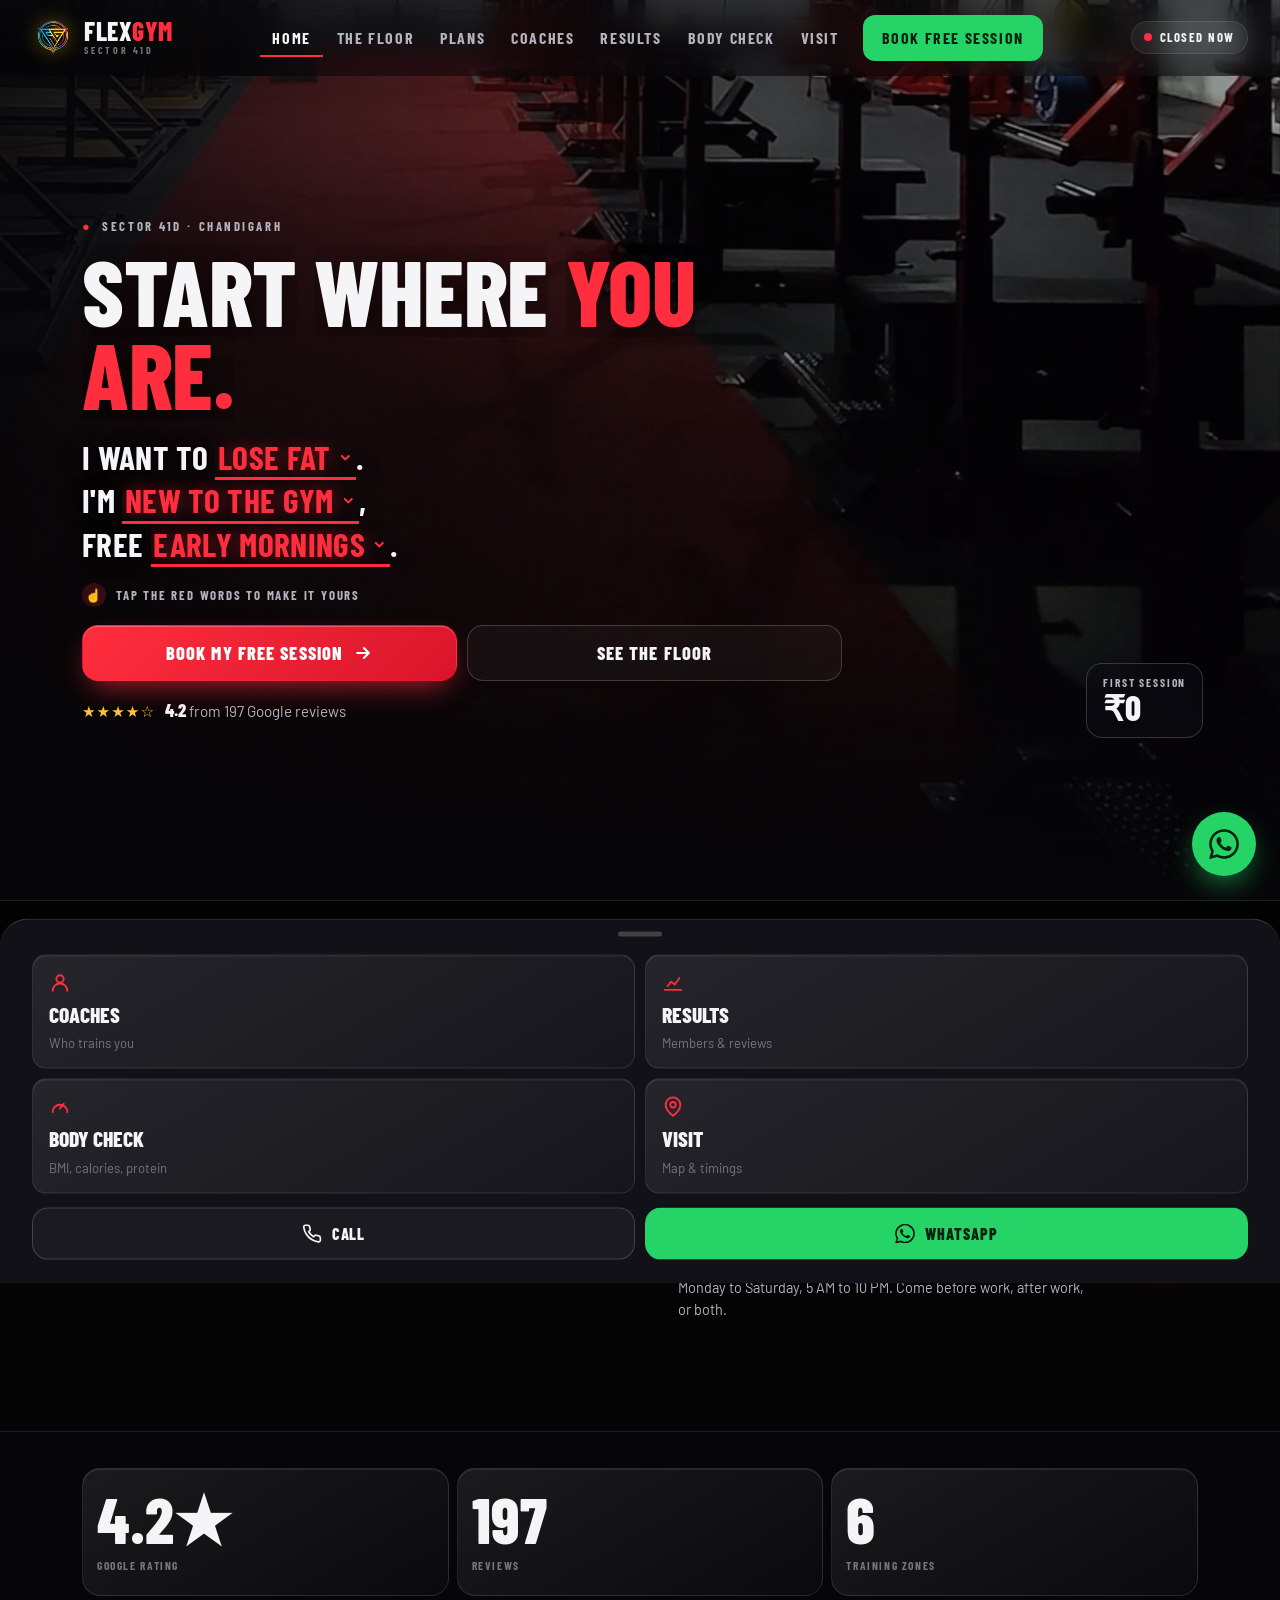
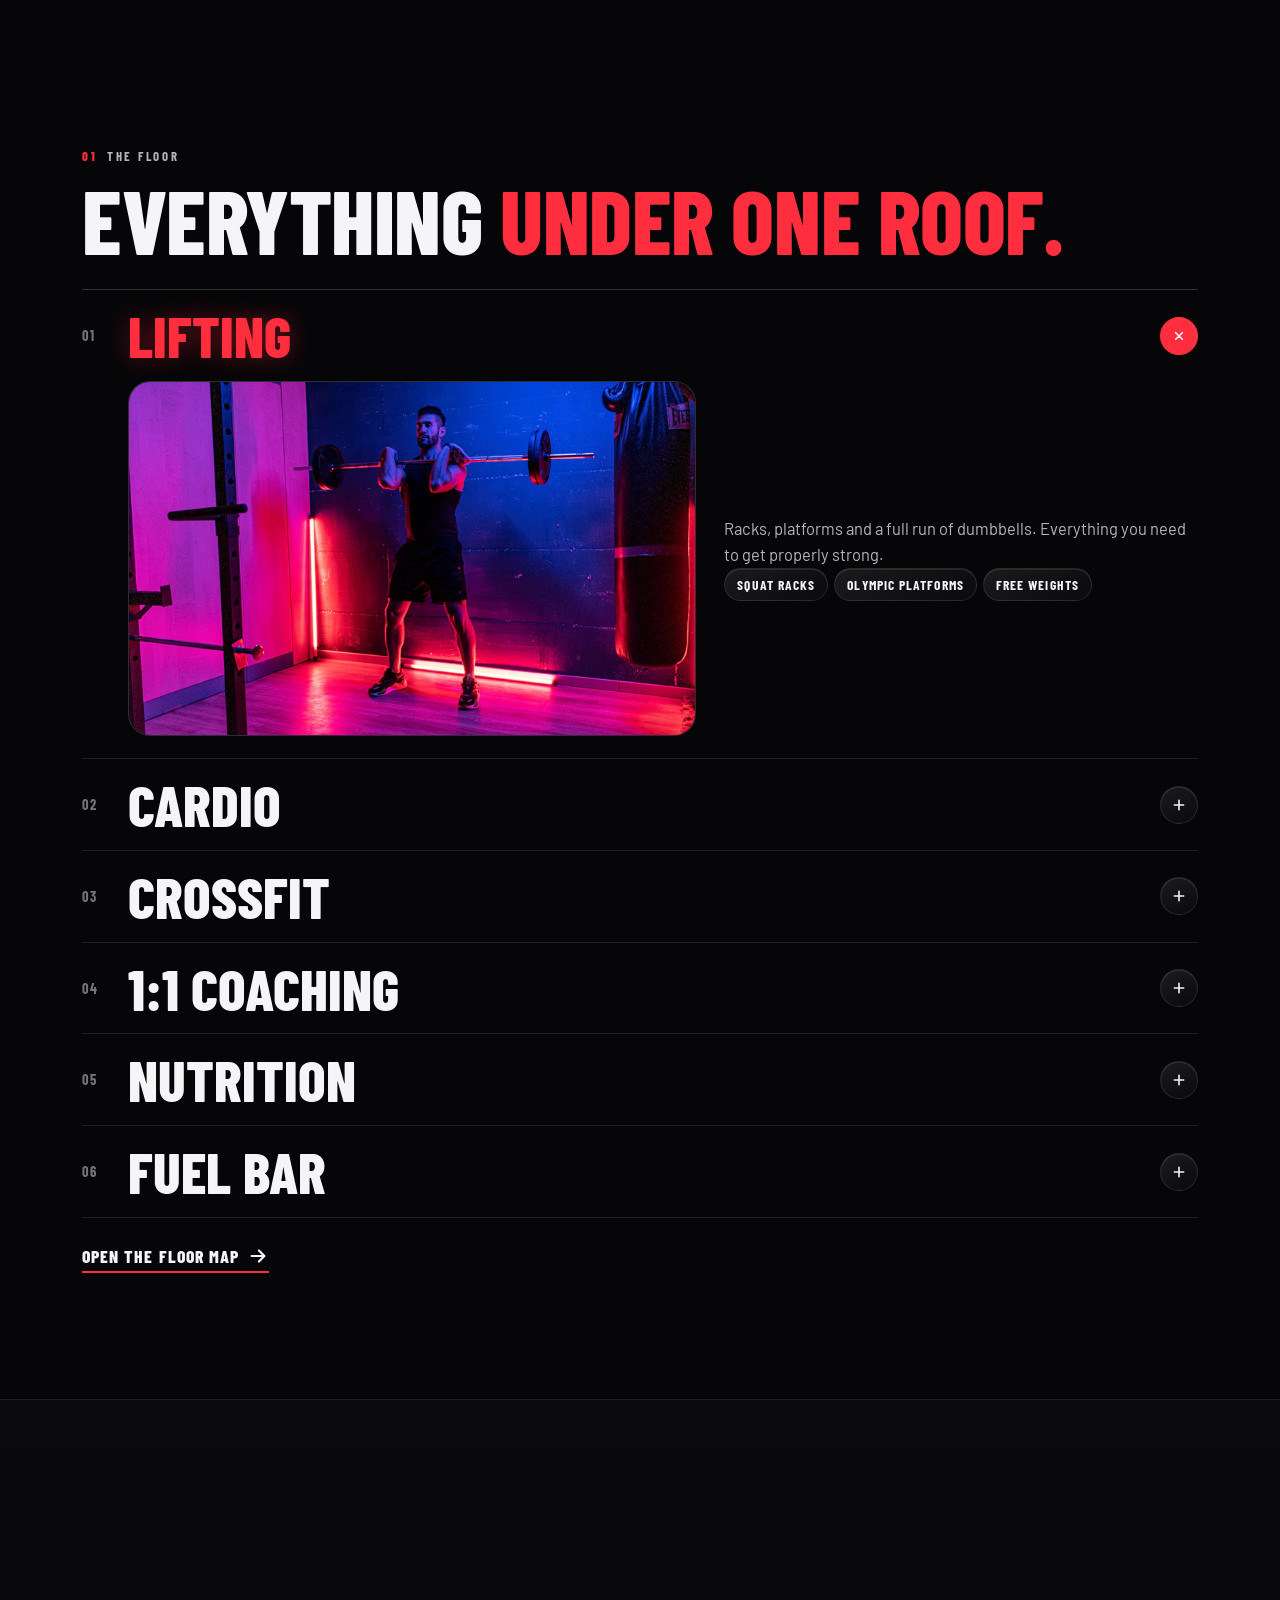
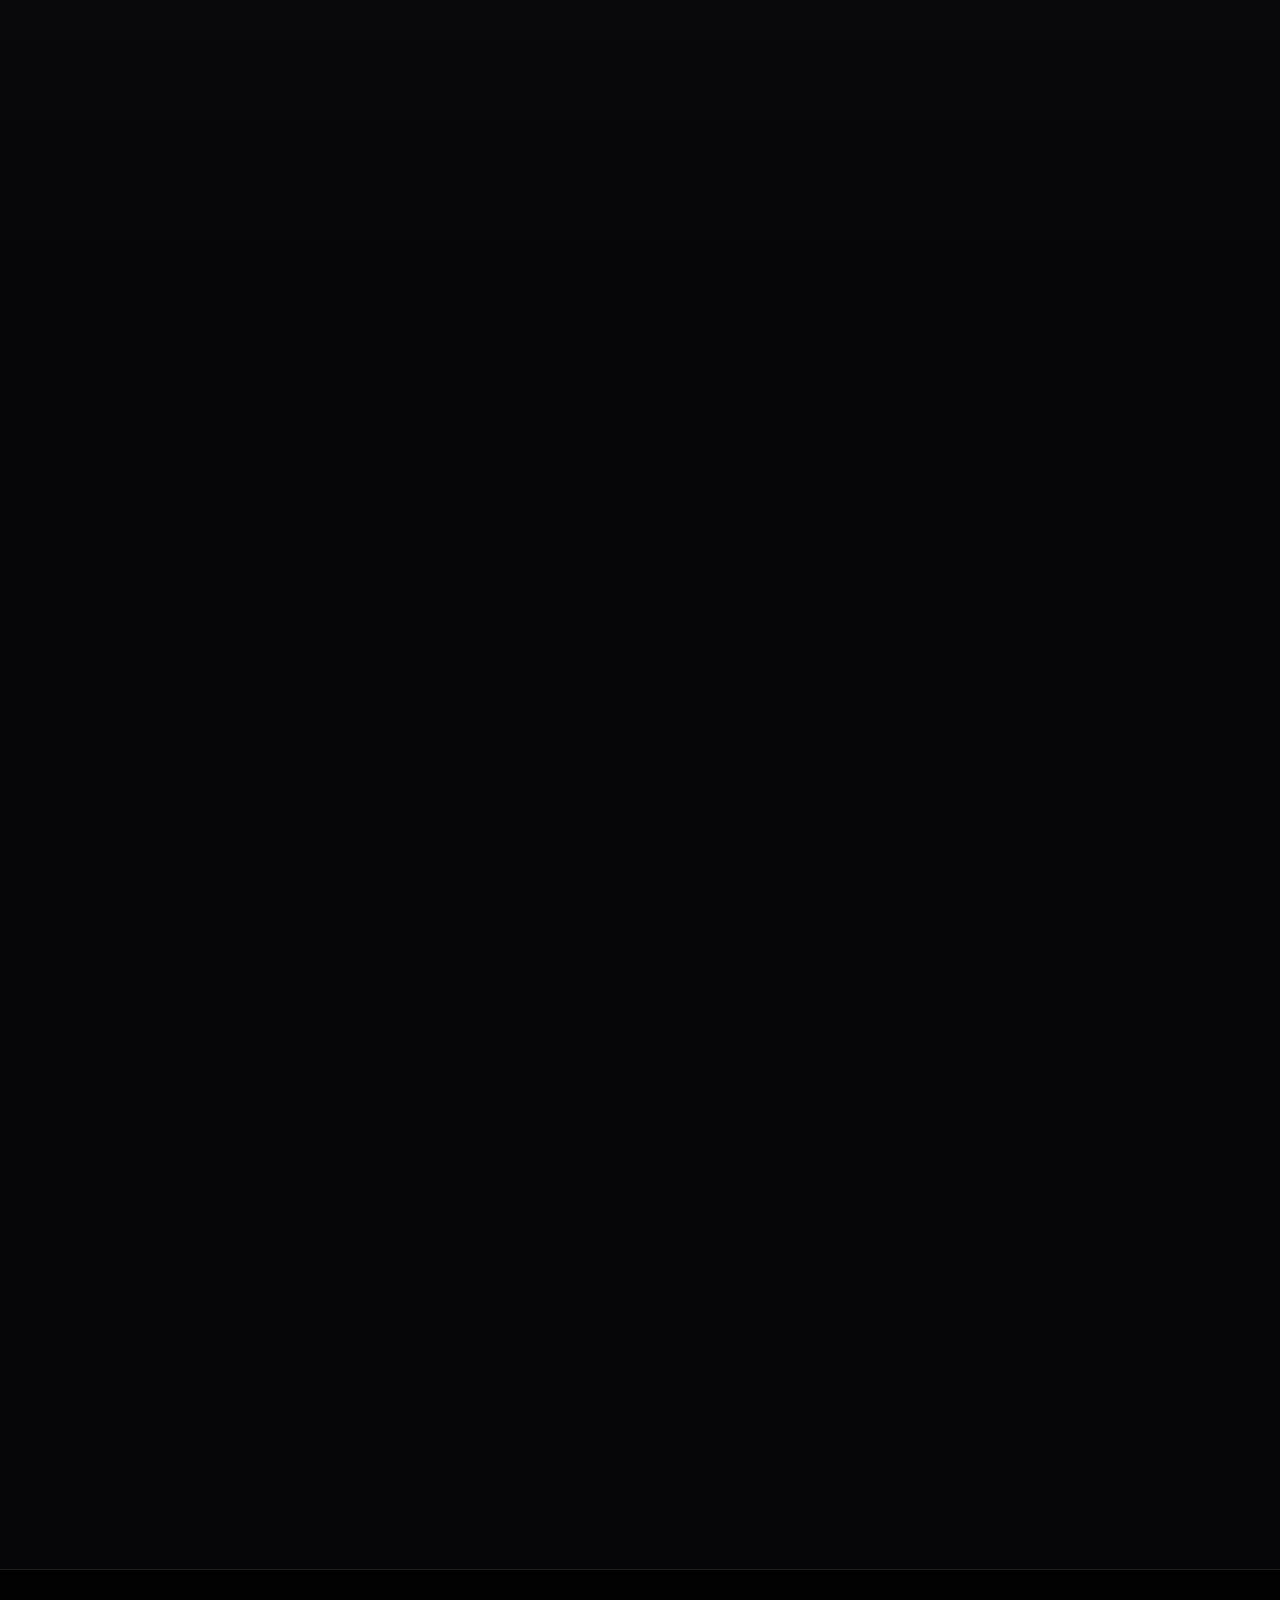
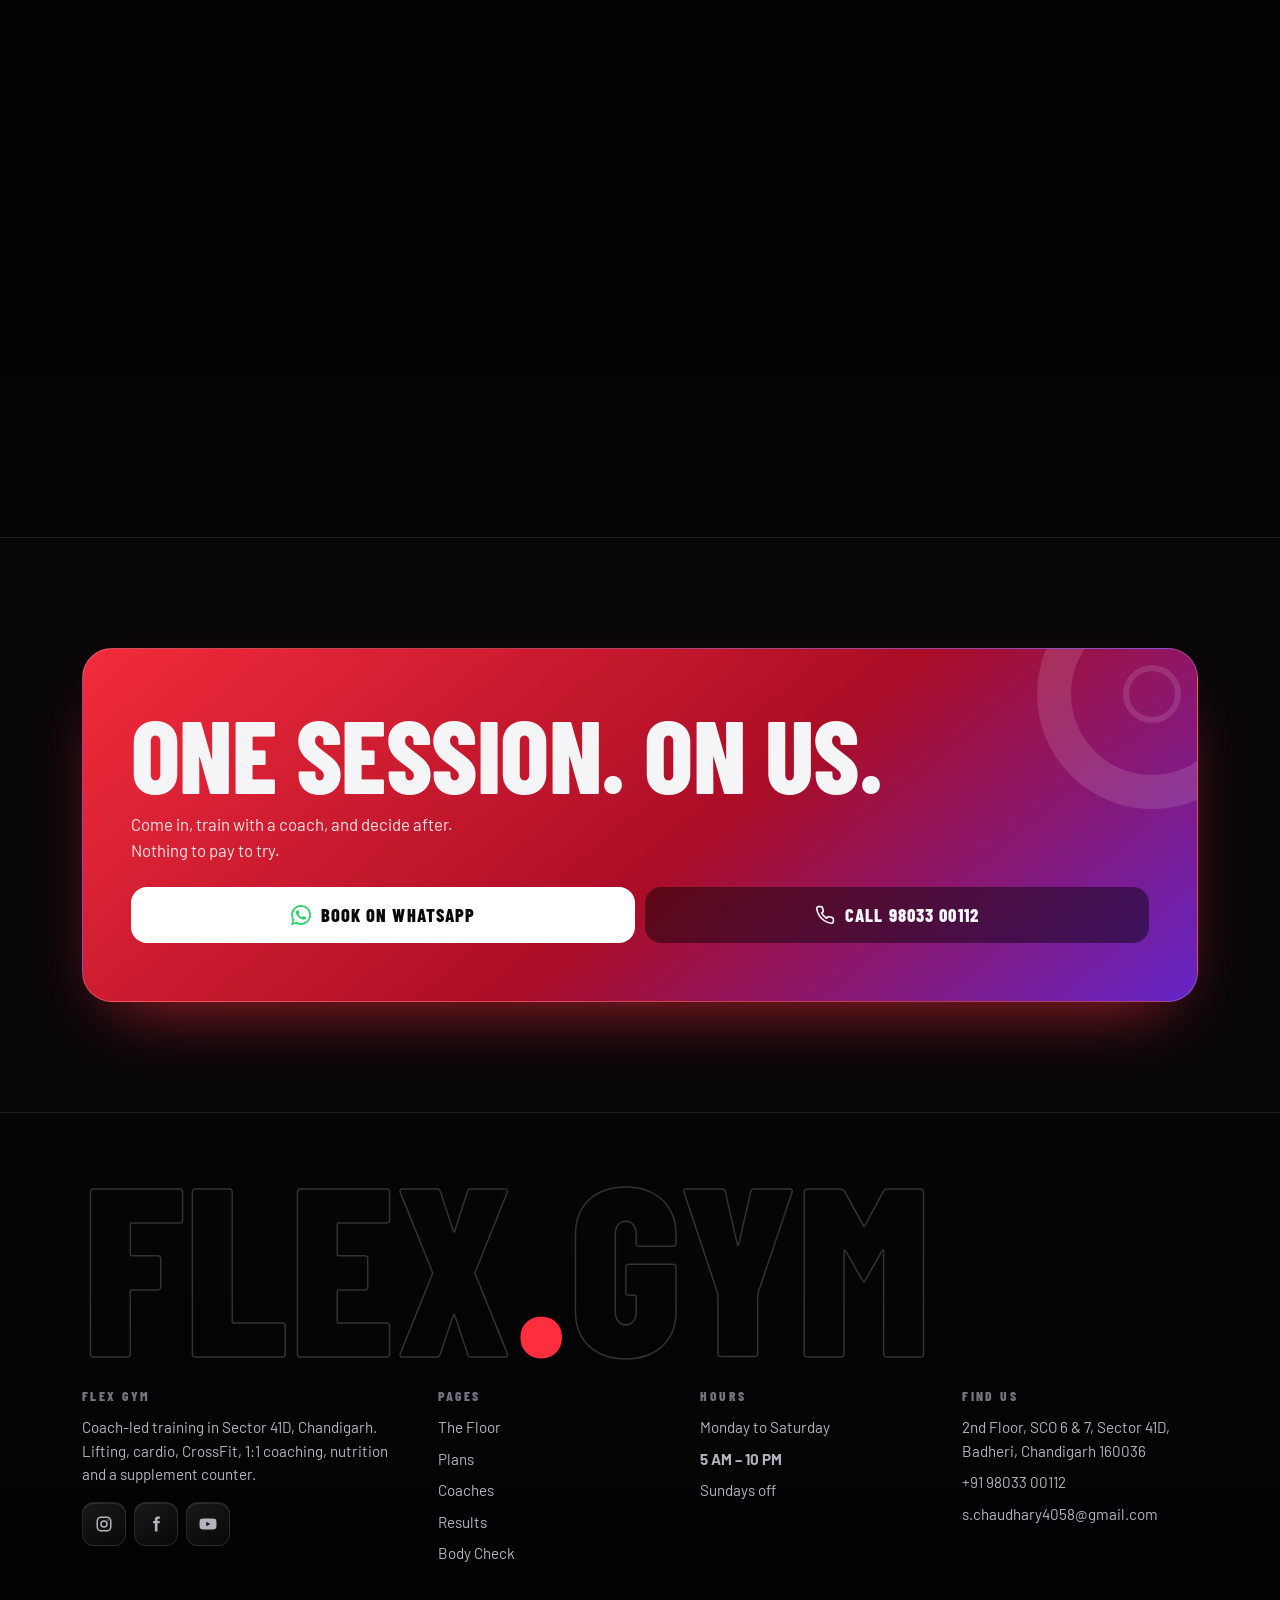
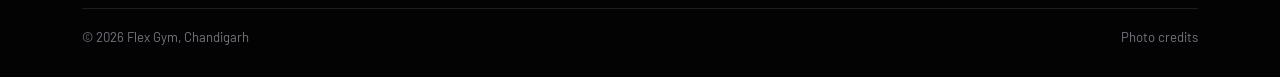
==== index.html @ e2903fff "Flex Gym website: 7-page static site with black glassmorphic theme Mobile-first HTML/CSS/JS site for" ====
<!doctype html>
<html lang="en-IN">
<head>
<meta charset="utf-8">
<meta name="viewport" content="width=device-width, initial-scale=1, viewport-fit=cover">
<title>Flex Gym – Best Gym in Sector 41 Chandigarh | Badheri</title>
<meta name="description" content="Coach-led gym in Sector 41D, Badheri, Chandigarh. Lifting, cardio, CrossFit, 1:1 coaching and diet plans. Open Mon–Sat, 5 AM–10 PM. Book a free session on WhatsApp.">
<link rel="canonical" href="https://flexgym.in/">
<meta name="theme-color" content="#060608">
<meta property="og:type" content="website">
<meta property="og:title" content="Flex Gym – Sector 41D, Chandigarh">
<meta property="og:description" content="Start where you are. Coach-led training in Sector 41D. Your first session is free.">
<meta property="og:image" content="https://flexgym.in/assets/img/storefront-1200.webp">
<link rel="icon" href="assets/img/logo-160.webp" type="image/webp">
<link rel="preconnect" href="https://images.unsplash.com">
<link rel="preconnect" href="https://fonts.googleapis.com">
<link rel="preconnect" href="https://fonts.gstatic.com" crossorigin>
<link rel="preload" as="image" href="assets/img/hero-m.webp" media="(max-width:699px)" fetchpriority="high">
<link rel="preload" as="image" href="assets/img/hero-1400.webp" media="(min-width:700px)" fetchpriority="high">
<link rel="stylesheet" href="https://fonts.googleapis.com/css2?family=Barlow+Condensed:wght@700;800&family=Barlow:wght@400;600&display=swap">
<link rel="stylesheet" href="assets/css/style.css">
<script>document.documentElement.classList.add("js")</script>
<script type="application/ld+json">{"@context":"https://schema.org","@type":"ExerciseGym","name":"Flex Gym","url":"https://flexgym.in/","telephone":"+91-98033-00112","email":"s.chaudhary4058@gmail.com","address":{"@type":"PostalAddress","streetAddress":"2nd Floor, SCO 6 & 7, Sector 41D, Badheri","addressLocality":"Chandigarh","postalCode":"160036","addressCountry":"IN"},"geo":{"@type":"GeoCoordinates","latitude":30.73424,"longitude":76.73677},"openingHoursSpecification":[{"@type":"OpeningHoursSpecification","dayOfWeek":["Monday","Tuesday","Wednesday","Thursday","Friday","Saturday"],"opens":"05:00","closes":"22:00"}],"aggregateRating":{"@type":"AggregateRating","ratingValue":"4.2","reviewCount":"197"},"founder":{"@type":"Person","name":"Sagar Chaudhary"}}</script>
</head>
<body>
<!-- @sprite -->
<svg width="0" height="0" style="position:absolute" aria-hidden="true">
  <symbol id="i-wa" viewBox="0 0 24 24"><path fill="currentColor" d="M17.47 14.38c-.3-.15-1.76-.87-2.03-.97-.27-.1-.47-.15-.67.15-.2.3-.77.97-.94 1.17-.17.2-.35.22-.65.07-.3-.15-1.26-.46-2.4-1.48-.89-.79-1.49-1.77-1.66-2.07-.17-.3-.02-.46.13-.61.13-.13.3-.35.45-.52.15-.17.2-.3.3-.5.1-.2.05-.37-.02-.52-.08-.15-.67-1.62-.92-2.22-.24-.58-.49-.5-.67-.51h-.57c-.2 0-.52.07-.8.37-.27.3-1.04 1.02-1.04 2.48s1.07 2.88 1.21 3.08c.15.2 2.1 3.2 5.08 4.49.71.31 1.26.49 1.69.62.71.23 1.36.2 1.87.12.57-.09 1.76-.72 2.01-1.41.25-.7.25-1.29.17-1.41-.07-.13-.27-.2-.57-.35zM12.04 21.8a9.8 9.8 0 0 1-5-1.37l-.36-.21-3.72.98 1-3.63-.24-.37a9.82 9.82 0 1 1 8.32 4.6zM20.4 3.6A11.8 11.8 0 0 0 12.04.13C5.5.13.17 5.46.17 12c0 2.1.55 4.14 1.59 5.94L.07 24.1l6.3-1.65a11.85 11.85 0 0 0 5.67 1.44c6.55 0 11.88-5.33 11.88-11.88 0-3.17-1.24-6.16-3.52-8.41z"/></symbol>
  <symbol id="i-phone" viewBox="0 0 24 24"><path fill="none" stroke="currentColor" stroke-width="2" stroke-linecap="round" stroke-linejoin="round" d="M22 16.9v3a2 2 0 0 1-2.2 2 19.8 19.8 0 0 1-8.6-3.1 19.5 19.5 0 0 1-6-6A19.8 19.8 0 0 1 2.1 4.2 2 2 0 0 1 4.1 2h3a2 2 0 0 1 2 1.7c.1.9.4 1.8.7 2.7a2 2 0 0 1-.5 2.1L8 9.8a16 16 0 0 0 6 6l1.3-1.3a2 2 0 0 1 2.1-.4c.9.3 1.8.6 2.7.7a2 2 0 0 1 1.7 2z"/></symbol>
  <symbol id="i-mail" viewBox="0 0 24 24"><g fill="none" stroke="currentColor" stroke-width="2" stroke-linecap="round" stroke-linejoin="round"><rect x="2" y="4" width="20" height="16" rx="3"/><path d="m22 7-10 6L2 7"/></g></symbol>
  <symbol id="i-pin" viewBox="0 0 24 24"><g fill="none" stroke="currentColor" stroke-width="2" stroke-linecap="round" stroke-linejoin="round"><path d="M20 10c0 6-8 12-8 12S4 16 4 10a8 8 0 1 1 16 0z"/><circle cx="12" cy="10" r="3"/></g></symbol>
  <symbol id="i-home" viewBox="0 0 24 24"><g fill="none" stroke="currentColor" stroke-width="2" stroke-linecap="round" stroke-linejoin="round"><path d="M3 10.5 12 3l9 7.5V20a1 1 0 0 1-1 1h-5v-6H9v6H4a1 1 0 0 1-1-1z"/></g></symbol>
  <symbol id="i-floor" viewBox="0 0 24 24"><g fill="none" stroke="currentColor" stroke-width="2" stroke-linecap="round" stroke-linejoin="round"><rect x="3" y="3" width="18" height="18" rx="2"/><path d="M3 12h9V3M12 12v9M12 16h9"/></g></symbol>
  <symbol id="i-tag" viewBox="0 0 24 24"><g fill="none" stroke="currentColor" stroke-width="2" stroke-linecap="round" stroke-linejoin="round"><path d="M6.5 6.5v11M17.5 6.5v11M3 9v6M21 9v6M6.5 12h11"/></g></symbol>
  <symbol id="i-more" viewBox="0 0 24 24"><g fill="currentColor"><circle cx="5" cy="12" r="2"/><circle cx="12" cy="12" r="2"/><circle cx="19" cy="12" r="2"/></g></symbol>
  <symbol id="i-arrow" viewBox="0 0 24 24"><path fill="none" stroke="currentColor" stroke-width="2.4" stroke-linecap="round" stroke-linejoin="round" d="M5 12h14M13 6l6 6-6 6"/></symbol>
  <symbol id="i-plus" viewBox="0 0 24 24"><path fill="none" stroke="currentColor" stroke-width="2.4" stroke-linecap="round" d="M12 5v14M5 12h14"/></symbol>
  <symbol id="i-swap" viewBox="0 0 24 24"><path fill="none" stroke="currentColor" stroke-width="2.4" stroke-linecap="round" stroke-linejoin="round" d="M8 7 3 12l5 5M16 7l5 5-5 5"/></symbol>
  <symbol id="i-user" viewBox="0 0 24 24"><g fill="none" stroke="currentColor" stroke-width="2" stroke-linecap="round" stroke-linejoin="round"><circle cx="12" cy="8" r="4"/><path d="M4 21a8 8 0 0 1 16 0"/></g></symbol>
  <symbol id="i-chart" viewBox="0 0 24 24"><path fill="none" stroke="currentColor" stroke-width="2" stroke-linecap="round" stroke-linejoin="round" d="M3 20h18M6 16l4-5 4 3 5-7"/></symbol>
  <symbol id="i-gauge" viewBox="0 0 24 24"><g fill="none" stroke="currentColor" stroke-width="2" stroke-linecap="round" stroke-linejoin="round"><path d="M4 18a8 8 0 1 1 16 0"/><path d="m12 14 4-5"/></g></symbol>
  <symbol id="i-flame" viewBox="0 0 24 24"><path fill="none" stroke="currentColor" stroke-width="2" stroke-linecap="round" stroke-linejoin="round" d="M12 22c4 0 7-3 7-7 0-5-5-7-5-12-3 2-5 5-5 8-1-1-2-2-2-4-2 2-2 5-2 8 0 4 3 7 7 7z"/></symbol>
  <symbol id="i-bolt" viewBox="0 0 24 24"><path fill="none" stroke="currentColor" stroke-width="2" stroke-linecap="round" stroke-linejoin="round" d="M13 2 4 14h7l-1 8 9-12h-7z"/></symbol>
  <symbol id="i-heart" viewBox="0 0 24 24"><path fill="none" stroke="currentColor" stroke-width="2" stroke-linecap="round" stroke-linejoin="round" d="M3 12h4l2-4 3 8 2-4h7"/></symbol>
  <symbol id="i-copy" viewBox="0 0 24 24"><g fill="none" stroke="currentColor" stroke-width="2" stroke-linecap="round" stroke-linejoin="round"><rect x="9" y="9" width="12" height="12" rx="2"/><path d="M5 15V5a2 2 0 0 1 2-2h8"/></g></symbol>
  <symbol id="i-ig" viewBox="0 0 24 24"><g fill="none" stroke="currentColor" stroke-width="2"><rect x="3" y="3" width="18" height="18" rx="5"/><circle cx="12" cy="12" r="4"/><circle cx="17.5" cy="6.5" r="1" fill="currentColor" stroke="none"/></g></symbol>
  <symbol id="i-fb" viewBox="0 0 24 24"><path fill="currentColor" d="M14 8V6.5c0-.8.5-1.5 1.6-1.5H17V2h-2.6C11.6 2 10.5 3.8 10.5 6.2V8H8v3h2.5v11H14V11h2.7l.4-3z"/></symbol>
  <symbol id="i-yt" viewBox="0 0 24 24"><path fill="currentColor" d="M23 7.2a3 3 0 0 0-2.1-2.1C19 4.6 12 4.6 12 4.6s-7 0-8.9.5A3 3 0 0 0 1 7.2 31 31 0 0 0 .6 12 31 31 0 0 0 1 16.8a3 3 0 0 0 2.1 2.1c1.9.5 8.9.5 8.9.5s7 0 8.9-.5a3 3 0 0 0 2.1-2.1 31 31 0 0 0 .4-4.8 31 31 0 0 0-.4-4.8zM9.7 15.1V8.9L15 12z"/></symbol>
  <symbol id="i-mark" viewBox="0 0 24 24"><g fill="#fff"><rect x="2" y="10.5" width="20" height="3" rx="1.5"/><rect x="4.5" y="6" width="3" height="12" rx="1.5"/><rect x="16.5" y="6" width="3" height="12" rx="1.5"/></g></symbol>
</svg>
<!-- /@sprite -->
<!-- @header -->
<a class="skip" href="#main">Skip to content</a>
<header class="top">
  <a class="logo" href="index.html" aria-label="Flex Gym, home">
    <img class="logo__img" src="assets/img/logo-160.webp" width="160" height="129" alt="">
    <span class="logo__word">Flex<b>Gym</b><small>Sector 41D</small></span>
  </a>
  <span class="status" data-status><i></i>Mon–Sat</span>
  <nav class="top__nav" aria-label="Main">
    <a href="index.html">Home</a>
    <a href="floor.html">The Floor</a>
    <a href="plans.html">Plans</a>
    <a href="coaches.html">Coaches</a>
    <a href="results.html">Results</a>
    <a href="check.html">Body Check</a>
    <a href="visit.html">Visit</a>
    <a class="btn" href="https://wa.me/919803300112" data-wa="Hi Flex Gym! I'd like to book a free session.">Book free session</a>
  </nav>
</header>

<nav class="tabs" aria-label="Quick menu">
  <a href="index.html"><svg class="icon"><use href="#i-home"/></svg>Home</a>
  <a href="floor.html"><svg class="icon"><use href="#i-floor"/></svg>Floor</a>
  <a class="tabs__book" href="https://wa.me/919803300112" data-wa="Hi Flex Gym! I'd like to book a free session." aria-label="Book a free session on WhatsApp"><span class="ring"><svg class="icon"><use href="#i-wa"/></svg></span>Book</a>
  <a href="plans.html"><svg class="icon"><use href="#i-tag"/></svg>Plans</a>
  <button type="button" data-sheet aria-label="More pages"><svg class="icon"><use href="#i-more"/></svg>More</button>
</nav>

<div class="scrim" aria-hidden="true"></div>
<div class="sheet" role="dialog" aria-label="All pages">
  <div class="sheet__grid">
    <a href="coaches.html"><svg class="icon"><use href="#i-user"/></svg>Coaches<small>Who trains you</small></a>
    <a href="results.html"><svg class="icon"><use href="#i-chart"/></svg>Results<small>Members &amp; reviews</small></a>
    <a href="check.html"><svg class="icon"><use href="#i-gauge"/></svg>Body Check<small>BMI, calories, protein</small></a>
    <a href="visit.html"><svg class="icon"><use href="#i-pin"/></svg>Visit<small>Map &amp; timings</small></a>
  </div>
  <div class="sheet__row">
    <a class="btn btn--line" href="tel:+919803300112" data-tel><svg class="icon"><use href="#i-phone"/></svg>Call</a>
    <a class="btn btn--wa" href="https://wa.me/919803300112" data-wa><svg class="icon"><use href="#i-wa"/></svg>WhatsApp</a>
  </div>
</div>
<!-- /@header -->

<main id="main">

  <!-- Hero: tap the red words to build your own goal -->
  <section class="hero">
    <div class="hero__bg"><picture><source media="(min-width:700px)" srcset="assets/img/hero-1400.webp" width="1400" height="933"><img src="assets/img/hero-m.webp" width="600" height="1030" alt="Dark gym floor with racks and a red runway" fetchpriority="high"></picture></div>
    <svg class="pulse" viewBox="0 0 400 70" preserveAspectRatio="none" aria-hidden="true"><path d="M0 40 H120 L135 40 L148 12 L162 62 L176 26 L186 40 H260 L272 40 L282 22 L292 52 L300 40 H400"/></svg>
    <div class="hero__chip">First session<b>₹0</b></div>
    <div class="wrap">
      <div class="hero__in">
        <p class="tag"><b>●</b> Sector 41D · Chandigarh</p>
        <h1 class="h1 split">Start where <span class="r">you are.</span></h1>
        <div class="builder">
          <p>I want to <button type="button" class="pick" data-key="goal" data-opts="lose fat|build muscle|get stronger|feel fitter"><span>lose fat</span><svg viewBox="0 0 24 24"><path fill="none" stroke="currentColor" stroke-width="3" stroke-linecap="round" d="M7 10l5 5 5-5"/></svg></button>.</p>
          <p>I'm <button type="button" class="pick" data-key="level" data-opts="new to the gym|getting back into it|already lifting"><span>new to the gym</span><svg viewBox="0 0 24 24"><path fill="none" stroke="currentColor" stroke-width="3" stroke-linecap="round" d="M7 10l5 5 5-5"/></svg></button>,</p>
          <p>free <button type="button" class="pick" data-key="time" data-opts="early mornings|in the afternoon|after work"><span>early mornings</span><svg viewBox="0 0 24 24"><path fill="none" stroke="currentColor" stroke-width="3" stroke-linecap="round" d="M7 10l5 5 5-5"/></svg></button>.</p>
        </div>
        <p class="hint"><i>☝</i> Tap the red words to make it yours</p>
        <div class="btns">
          <a class="btn btn--red" id="heroCta" href="https://wa.me/919803300112" target="_blank" rel="noopener">Book my free session <svg class="icon arr"><use href="#i-arrow"/></svg></a>
          <a class="btn btn--line" href="floor.html">See the floor</a>
        </div>
        <a class="proof" href="https://www.google.com/maps/search/?api=1&amp;query=Flex+Gym+Sector+41D+Badheri+Chandigarh" target="_blank" rel="noopener"><span class="stars">★★★★☆</span><span><b>4.2</b> from 197 Google reviews</span></a>
      </div>
    </div>
  </section>

  <!-- Live doors countdown -->
  <section class="sec sec--ink">
    <div class="wrap doors">
      <div>
        <p class="tag" data-clock-label>Doors close in</p>
        <p class="doors__clock" data-clock aria-live="off">00<span>:</span>00<span>:</span>00</p>
      </div>
      <div>
        <div class="week" aria-label="Opening days">
          <div data-day="1">Mon<small>5–10</small></div>
          <div data-day="2">Tue<small>5–10</small></div>
          <div data-day="3">Wed<small>5–10</small></div>
          <div data-day="4">Thu<small>5–10</small></div>
          <div data-day="5">Fri<small>5–10</small></div>
          <div data-day="6">Sat<small>5–10</small></div>
          <div class="off" data-day="0">Sun<small>off</small></div>
        </div>
        <p class="lead small" style="margin:14px 0 0">Monday to Saturday, 5 AM to 10 PM. Come before work, after work, or both.</p>
      </div>
    </div>
  </section>

  <section class="sec--tight">
    <div class="wrap">
      <div class="nums">
        <div class="rv"><b><span data-count="4.2" data-dec="1">4.2</span>★</b><span>Google rating</span></div>
        <div class="rv" data-d="1"><b data-count="197">197</b><span>Reviews</span></div>
        <div class="rv" data-d="2"><b data-count="6">6</b><span>Training zones</span></div>
      </div>
    </div>
  </section>

  <!-- Zones -->
  <section class="sec cv">
    <div class="wrap">
      <div class="head">
        <p class="tag"><b>01</b> The floor</p>
        <h2 class="h2 split">Everything <span class="r">under one roof.</span></h2>
      </div>
      <div class="rows">
        <details class="row" open>
          <summary><span class="row__n">01</span><span class="row__t">Lifting</span><span class="row__x"><svg><use href="#i-plus"/></svg></span></summary>
          <div class="row__body">
            <div class="ph"><img src="assets/img/lift-800.webp" width="800" height="533" alt="Lifter holding a barbell in the front rack under neon light" loading="lazy" decoding="async"></div>
            <div><p>Racks, platforms and a full run of dumbbells. Everything you need to get properly strong.</p><div class="chips"><span>Squat racks</span><span>Olympic platforms</span><span>Free weights</span></div></div>
          </div>
        </details>
        <details class="row">
          <summary><span class="row__n">02</span><span class="row__t">Cardio</span><span class="row__x"><svg><use href="#i-plus"/></svg></span></summary>
          <div class="row__body">
            <div class="ph"><img src="https://images.unsplash.com/photo-1598289431512-b97b0917affc?auto=format&fit=crop&q=60&w=800" width="800" height="500" alt="Row of exercise bikes" loading="lazy" decoding="async"></div>
            <div><p>Machines that track your time, distance and burn, so every session has a number to beat.</p><div class="chips"><span>Treadmills</span><span>Ellipticals</span><span>Bikes</span></div></div>
          </div>
        </details>
        <details class="row">
          <summary><span class="row__n">03</span><span class="row__t">CrossFit</span><span class="row__x"><svg><use href="#i-plus"/></svg></span></summary>
          <div class="row__body">
            <div class="ph"><img src="https://images.unsplash.com/photo-1599058917212-d750089bc07e?auto=format&fit=crop&q=60&w=800" width="800" height="500" alt="Athlete swinging battle ropes" loading="lazy" decoding="async"></div>
            <div><p>Short, hard circuits. Ropes, boxes, sleds and bells. Done in 30 minutes, felt for two days.</p><div class="chips"><span>Battle ropes</span><span>Plyo boxes</span><span>Sleds</span><span>Kettlebells</span></div></div>
          </div>
        </details>
        <details class="row">
          <summary><span class="row__n">04</span><span class="row__t">1:1 Coaching</span><span class="row__x"><svg><use href="#i-plus"/></svg></span></summary>
          <div class="row__body">
            <div class="ph"><img src="https://images.unsplash.com/photo-1571019614242-c5c5dee9f50b?auto=format&fit=crop&q=60&w=800" width="800" height="500" alt="Coach guiding a member" loading="lazy" decoding="async"></div>
            <div><p>A coach next to you for every set. Technique first, then the weight goes up.</p><div class="chips"><span>Form checks</span><span>Custom plan</span><span>Monthly retest</span></div></div>
          </div>
        </details>
        <details class="row">
          <summary><span class="row__n">05</span><span class="row__t">Nutrition</span><span class="row__x"><svg><use href="#i-plus"/></svg></span></summary>
          <div class="row__body">
            <div class="ph"><img src="https://images.unsplash.com/photo-1490645935967-10de6ba17061?auto=format&fit=crop&q=60&w=800" width="800" height="500" alt="Balanced meal in a bowl" loading="lazy" decoding="async"></div>
            <div><p>A food plan written for you, using the dal, roti and sabzi you already eat.</p><div class="chips"><span>Veg &amp; non-veg</span><span>Calorie target</span><span>Protein target</span></div></div>
          </div>
        </details>
        <details class="row">
          <summary><span class="row__n">06</span><span class="row__t">Fuel bar</span><span class="row__x"><svg><use href="#i-plus"/></svg></span></summary>
          <div class="row__body">
            <div class="ph"><img src="https://images.unsplash.com/photo-1583454110551-21f2fa2afe61?auto=format&fit=crop&q=60&w=800" width="800" height="500" alt="Hand gripping a dumbbell" loading="lazy" decoding="async"></div>
            <div><p>Supplements at the counter, plus honest advice on whether you need them at all.</p><div class="chips"><span>Whey</span><span>Pre-workout</span><span>BCAA</span></div></div>
          </div>
        </details>
      </div>
      <p style="margin-top:26px"><a class="link" href="floor.html">Open the floor map <svg class="icon"><use href="#i-arrow"/></svg></a></p>
    </div>
  </section>

  <!-- First month -->
  <section class="sec sec--white cv">
    <div class="wrap two two--mid">
      <div>
        <p class="tag"><b>02</b> Beginners</p>
        <h2 class="h2 split">Never trained? <span class="r">Good.</span></h2>
        <p class="lead" style="margin-top:14px">You won't be left to figure it out. Your first four weeks are planned week by week, and they're free with every membership.</p>
      </div>
      <div class="month rv">
        <div class="month__weeks" role="group" aria-label="Choose a week">
          <button type="button" aria-pressed="true" data-t="Learn the moves" data-d="A coach walks you through six basic movements, checks how you move, and notes your goal and starting numbers.">Week 1</button>
          <button type="button" aria-pressed="false" data-t="Get the form right" data-d="Same movements, a little more weight. Your coach watches every rep until it looks right and feels easy.">Week 2</button>
          <button type="button" aria-pressed="false" data-t="Your own plan" data-d="You get a written training plan and a food plan that fit your goal and your daily routine.">Week 3</button>
          <button type="button" aria-pressed="false" data-t="See the change" data-d="Retest your numbers, take progress photos, and set the target for month two.">Week 4</button>
        </div>
        <div class="month__bar"><i></i></div>
        <div class="month__card">
          <h3>Learn the moves</h3>
          <p>A coach walks you through six basic movements, checks how you move, and notes your goal and starting numbers.</p>
        </div>
      </div>
    </div>
  </section>

  <!-- Coach -->
  <section class="sec cv">
    <div class="wrap coach">
      <div class="ph rv">
        <img src="assets/img/sagar-700.webp" srcset="assets/img/sagar-700.webp 700w, assets/img/sagar-1100.webp 1100w" sizes="(min-width:960px) 50vw, 100vw" width="700" height="525" alt="Sagar Chaudhary with his bodybuilding trophies" loading="lazy" decoding="async">
        <span class="ph__label real">Coach Sagar</span>
      </div>
      <div class="rv" data-d="1">
        <p class="tag"><b>03</b> Your coach</p>
        <h2>Sagar is on the floor. <span style="color:var(--red)">Not in an office.</span></h2>
        <p class="lead">The owner coaches members himself. He'll fix your form, adjust your plan and push you through the last set. Ask him anything.</p>
        <p style="margin-top:22px"><a class="link" href="coaches.html">Meet the coaches <svg class="icon"><use href="#i-arrow"/></svg></a></p>
      </div>
    </div>
  </section>

  <!-- Outdoor sessions -->
  <section class="sec--tight cv">
    <div class="wrap">
      <div class="outdoor rv">
        <img src="assets/img/outdoor-700.webp" srcset="assets/img/outdoor-700.webp 700w, assets/img/outdoor-1200.webp 1200w" sizes="100vw" width="700" height="340" alt="Flex Gym members doing cone drills outdoors with a coach" loading="lazy" decoding="async">
        <div class="outdoor__in">
          <p class="tag"><b>●</b> Outside the walls</p>
          <h2>We take it <span style="color:var(--red)">outside.</span></h2>
          <p>Group drills, sprints and conditioning in the open air, run by our coaches. Ask us when the next one is.</p>
        </div>
      </div>
    </div>
  </section>

  <!-- Reviews -->
  <section class="sec sec--ink cv">
    <div class="wrap">
      <p class="tag"><b>04</b> On Google</p>
      <!-- TODO: swap for verbatim Google reviews with reviewer names (and permission) -->
      <div class="quote" aria-live="polite">
        <blockquote class="on"><p>The machines are spotless and everything actually works.</p><footer>Google review highlight · Equipment</footer></blockquote>
        <blockquote><p>You walk in and people say hello. It's that kind of place.</p><footer>Google review highlight · Atmosphere</footer></blockquote>
        <blockquote><p>Sagar sir trains with you and keeps correcting you till it's right.</p><footer>Google review highlight · Coaching</footer></blockquote>
        <blockquote><p>First gym I've joined where I didn't feel lost on day one.</p><footer>Google review highlight · Beginners</footer></blockquote>
      </div>
      <div class="dots" role="group" aria-label="Choose a review">
        <button type="button" aria-label="Review 1" aria-pressed="true"></button>
        <button type="button" aria-label="Review 2" aria-pressed="false"></button>
        <button type="button" aria-label="Review 3" aria-pressed="false"></button>
        <button type="button" aria-label="Review 4" aria-pressed="false"></button>
      </div>
      <a class="g-link" href="https://www.google.com/maps/search/?api=1&amp;query=Flex+Gym+Sector+41D+Badheri+Chandigarh" target="_blank" rel="noopener">Read all 197 reviews <svg class="icon"><use href="#i-arrow"/></svg></a>
    </div>
  </section>

  <section class="sec">
    <div class="wrap">
      <div class="call rv">
        <span class="plate" aria-hidden="true"></span>
        <h2>One session. On us.</h2>
        <p>Come in, train with a coach, and decide after. Nothing to pay to try.</p>
        <div class="btns">
          <a class="btn btn--white" href="https://wa.me/919803300112" data-wa="Hi Flex Gym! I'd like to book my free session."><svg class="icon" style="color:var(--wa)"><use href="#i-wa"/></svg>Book on WhatsApp</a>
          <a class="btn" href="tel:+919803300112" data-tel><svg class="icon"><use href="#i-phone"/></svg>Call 98033 00112</a>
        </div>
      </div>
    </div>
  </section>

</main>

<!-- @footer -->
<footer class="foot">
  <div class="wrap">
    <p class="foot__big" aria-hidden="true">Flex<span>.</span>Gym</p>
    <div class="foot__grid">
      <div>
        <h4>Flex Gym</h4>
        <p>Coach-led training in Sector 41D, Chandigarh. Lifting, cardio, CrossFit, 1:1 coaching, nutrition and a supplement counter.</p>
        <!-- TODO: add Flex Gym's real social links -->
        <div class="social">
          <a href="#" aria-label="Instagram"><svg class="icon"><use href="#i-ig"/></svg></a>
          <a href="#" aria-label="Facebook"><svg class="icon"><use href="#i-fb"/></svg></a>
          <a href="#" aria-label="YouTube"><svg class="icon"><use href="#i-yt"/></svg></a>
        </div>
      </div>
      <div>
        <h4>Pages</h4>
        <ul>
          <li><a href="floor.html">The Floor</a></li>
          <li><a href="plans.html">Plans</a></li>
          <li><a href="coaches.html">Coaches</a></li>
          <li><a href="results.html">Results</a></li>
          <li><a href="check.html">Body Check</a></li>
        </ul>
      </div>
      <div>
        <h4>Hours</h4>
        <ul>
          <li>Monday to Saturday</li>
          <li><b>5 AM – 10 PM</b></li>
          <li>Sundays off</li>
        </ul>
      </div>
      <div>
        <h4>Find us</h4>
        <ul>
          <li><a href="visit.html">2nd Floor, SCO 6 &amp; 7, Sector 41D, Badheri, Chandigarh 160036</a></li>
          <li><a href="tel:+919803300112" data-tel>+91 98033 00112</a></li>
          <li><a href="mailto:s.chaudhary4058@gmail.com" data-mail>s.chaudhary4058@gmail.com</a></li>
        </ul>
      </div>
    </div>
    <div class="foot__base"><span>© <span data-year>2026</span> Flex Gym, Chandigarh</span><a href="credits.html">Photo credits</a></div>
  </div>
</footer>
<a class="wa-bubble" href="https://wa.me/919803300112" data-wa aria-label="Chat with Flex Gym on WhatsApp"><svg class="icon"><use href="#i-wa"/></svg></a>
<!-- /@footer -->
<script src="assets/js/main.js" defer></script>
</body>
</html>
---- assets/css/style.css ----
/* =========================================================
   Flex Gym · Sector 41D, Chandigarh
   Palette: night black · glass · hot red · neon violet glow
   Mobile-first. Motion uses transform/opacity only.
   Blur (backdrop-filter) only on the two fixed bars on phones;
   cards fake the glass with gradients so scrolling stays smooth.
   ========================================================= */

@view-transition { navigation: auto; }

:root {
  --bg: #060608;
  --bg-2: #0c0c11;
  --tx: #f5f5f7;
  --tx-2: #b4b4bf;
  --tx-3: #75757f;
  --red: #ff2e3e;
  --red-2: #d9142a;
  --violet: #7b3cff;
  --glass: linear-gradient(150deg, rgba(255,255,255,.085), rgba(255,255,255,.02));
  --glass-solid: rgba(22,22,30,.72);
  --edge: rgba(255,255,255,.1);
  --edge-2: rgba(255,255,255,.18);
  --shine: inset 0 1px 0 rgba(255,255,255,.09);
  --wa: #25d366;

  --f-head: "Barlow Condensed", "Arial Narrow", Impact, sans-serif;
  --f-body: "Barlow", system-ui, -apple-system, "Segoe UI", Roboto, Arial, sans-serif;

  --r: 22px;
  --r-sm: 14px;
  --gut: 18px;
  --top-h: 62px;
  --tab-h: 68px;
  --ease: cubic-bezier(.22, 1, .36, 1);
  --spring: cubic-bezier(.34, 1.56, .64, 1);
}

*, *::before, *::after { box-sizing: border-box; }
html { -webkit-text-size-adjust: 100%; scroll-behavior: smooth; scroll-padding-top: calc(var(--top-h) + 12px); background: var(--bg); }
body {
  margin: 0; background: var(--bg); color: var(--tx);
  font: 400 16.5px/1.55 var(--f-body);
  overflow-x: hidden; overflow-x: clip;
  padding-bottom: calc(var(--tab-h) + env(safe-area-inset-bottom));
  -webkit-font-smoothing: antialiased; -webkit-tap-highlight-color: transparent;
  isolation: isolate;
}
/* ambient neon glow, painted once on its own fixed layer */
body::before {
  content: ""; position: fixed; inset: 0; z-index: -1; pointer-events: none;
  background:
    radial-gradient(60vmax 45vmax at 105% -5%, rgba(123,60,255,.28), transparent 60%),
    radial-gradient(55vmax 40vmax at -15% 55%, rgba(255,46,62,.16), transparent 60%),
    radial-gradient(50vmax 40vmax at 110% 105%, rgba(123,60,255,.18), transparent 60%);
}
body.is-locked { overflow: hidden; }
img, svg { display: block; max-width: 100%; }
img { height: auto; }
a { color: inherit; text-decoration: none; }
button, input, select { font: inherit; color: inherit; }
button { background: none; border: 0; padding: 0; cursor: pointer; }
ul { list-style: none; margin: 0; padding: 0; }
p { margin: 0 0 1em; }
h1, h2, h3, h4 { font-family: var(--f-head); font-weight: 800; text-transform: uppercase; letter-spacing: -.005em; line-height: .9; margin: 0; }
::selection { background: var(--red); color: #fff; }
:focus-visible { outline: 3px solid var(--red); outline-offset: 3px; border-radius: 6px; }
.icon { width: 22px; height: 22px; flex: none; }
.sr { position: absolute; width: 1px; height: 1px; overflow: hidden; clip: rect(0 0 0 0); white-space: nowrap; }
.skip { position: absolute; left: 10px; top: -60px; z-index: 300; background: var(--red); color: #fff; padding: 10px 14px; border-radius: 10px; }
.skip:focus { top: 10px; }

/* glass surface used by cards */
.glass, .month, .builder-card, .wiz, .panel, .map-svg, .card, .steps3 li, .facts div, .contact-list a, .row__x, .chips span, .faq summary::after, .social a, .tgl, .sheet__grid a {
  background: var(--glass); border: 1px solid var(--edge); box-shadow: var(--shine);
}

/* ---------- layout ---------- */
.wrap { width: 100%; max-width: 1180px; margin: 0 auto; padding: 0 var(--gut); }
.sec { padding: 68px 0; position: relative; }
.sec--tight { padding: 36px 0; }
.sec--ink { background: linear-gradient(180deg, rgba(0,0,0,.55), rgba(0,0,0,.25)); border-top: 1px solid var(--edge); border-bottom: 1px solid var(--edge); }
.sec--white { background: linear-gradient(180deg, rgba(255,255,255,.025), transparent); border-top: 1px solid var(--edge); }
.cv { content-visibility: auto; contain-intrinsic-size: auto 700px; }
.tag { display: inline-flex; align-items: center; gap: 10px; font: 700 .8rem/1 var(--f-head); letter-spacing: .2em; text-transform: uppercase; color: var(--tx-2); margin-bottom: 16px; }
.tag b { color: var(--red); font-weight: 800; }
.h2 { font-size: clamp(3rem, 14vw, 5.6rem); }
.h2 .r, .h1 .r { color: var(--red); }
.lead { color: var(--tx-2); font-size: 1.08rem; max-width: 52ch; }
.head { margin-bottom: 30px; }
.head .lead { margin-top: 14px; }
.center { text-align: center; }
.small { font-size: .9rem; }
.muted { color: var(--tx-3); }

/* ---------- buttons ---------- */
.btn {
  position: relative; overflow: hidden;
  display: inline-flex; align-items: center; justify-content: center; gap: 10px;
  min-height: 56px; padding: 0 26px; border-radius: 16px;
  background: rgba(255,255,255,.08); color: var(--tx); border: 1px solid var(--edge-2);
  font: 800 1.15rem/1 var(--f-head); letter-spacing: .06em; text-transform: uppercase;
  transition: transform .25s var(--ease), box-shadow .3s, background .25s;
  white-space: nowrap;
}
.btn:active { transform: scale(.96); }
.btn .icon { width: 20px; height: 20px; }
.btn--red { background: linear-gradient(135deg, var(--red), var(--red-2)); border-color: transparent; color: #fff; box-shadow: 0 12px 30px -10px rgba(255,46,62,.75), inset 0 1px 0 rgba(255,255,255,.25); }
.btn--red::after { content: ""; position: absolute; inset: 0; background: linear-gradient(110deg, transparent 35%, rgba(255,255,255,.35) 50%, transparent 65%); transform: translateX(-120%); animation: sweep 3.4s ease-in-out infinite; }
@keyframes sweep { 55%, 100% { transform: translateX(120%); } }
.btn--wa { background: var(--wa); border-color: transparent; color: #04210f; }
.btn--line { background: rgba(255,255,255,.04); }
.btn--white { background: #fff; color: #0a0a0c; border-color: transparent; }
.btn--block { width: 100%; }
.btn .arr { transition: transform .3s var(--ease); }
@media (hover: hover) {
  .btn:hover { transform: translateY(-2px); }
  .btn:hover .arr { transform: translateX(4px); }
  .btn--line:hover { background: rgba(255,255,255,.1); }
}
.btns { display: flex; flex-wrap: wrap; gap: 10px; }
.btns .btn { flex: 1 1 200px; }
.link { display: inline-flex; align-items: center; gap: 8px; font: 800 1.1rem var(--f-head); letter-spacing: .06em; text-transform: uppercase; border-bottom: 2px solid var(--red); padding-bottom: 4px; }

/* ---------- top bar ---------- */
.top {
  position: sticky; top: 0; z-index: 100; height: var(--top-h);
  display: flex; align-items: center; justify-content: space-between; gap: 12px;
  padding: 0 var(--gut);
  background: rgba(6,6,8,.55); -webkit-backdrop-filter: blur(14px) saturate(1.5); backdrop-filter: blur(14px) saturate(1.5);
  border-bottom: 1px solid transparent; transition: border-color .3s, background .3s;
  view-transition-name: topbar;
}
.top.is-scrolled { border-color: var(--edge); background: rgba(6,6,8,.72); }
.logo { display: flex; align-items: center; gap: 10px; }
.logo__img { width: 42px; height: 34px; object-fit: contain; filter: drop-shadow(0 0 10px rgba(255,196,0,.35)); }
.logo__word { font: 800 1.6rem/1 var(--f-head); letter-spacing: .02em; text-transform: uppercase; }
.logo__word b { color: var(--red); font-weight: 800; }
.logo__word small { display: block; font: 700 .62rem/1.3 var(--f-head); letter-spacing: .28em; color: var(--tx-3); }
.top__nav { display: none; }
.status { display: inline-flex; align-items: center; gap: 8px; font: 700 .8rem/1 var(--f-head); letter-spacing: .12em; text-transform: uppercase; padding: 9px 12px; border-radius: 999px; background: rgba(255,255,255,.06); border: 1px solid var(--edge); white-space: nowrap; }
.status i { width: 8px; height: 8px; border-radius: 50%; background: var(--red); flex: none; }
.status.is-open i { background: var(--wa); box-shadow: 0 0 0 0 rgba(37,211,102,.6); animation: beat 1.6s infinite; }
@keyframes beat { 70% { box-shadow: 0 0 0 8px rgba(37,211,102,0); } 100% { box-shadow: 0 0 0 0 rgba(37,211,102,0); } }

/* ---------- bottom tab bar (phones) ---------- */
.tabs {
  position: fixed; left: 10px; right: 10px; bottom: calc(10px + env(safe-area-inset-bottom)); z-index: 110;
  height: var(--tab-h); border-radius: 24px;
  display: grid; grid-template-columns: repeat(5, 1fr); align-items: center;
  background: rgba(18,18,24,.62); -webkit-backdrop-filter: blur(18px) saturate(1.6); backdrop-filter: blur(18px) saturate(1.6);
  border: 1px solid var(--edge-2); box-shadow: 0 18px 40px -12px rgba(0,0,0,.8), var(--shine);
  view-transition-name: tabbar;
}
.tabs a, .tabs button { display: flex; flex-direction: column; align-items: center; justify-content: center; gap: 4px; height: 100%; font: 700 .7rem/1 var(--f-head); letter-spacing: .1em; text-transform: uppercase; color: var(--tx-3); transition: color .2s; }
.tabs .icon { width: 23px; height: 23px; }
.tabs [aria-current="page"] { color: var(--tx); }
.tabs [aria-current="page"] .icon { color: var(--red); filter: drop-shadow(0 0 6px rgba(255,46,62,.7)); }
.tabs .tabs__book { position: relative; color: var(--tx); }
.tabs__book span.ring { width: 58px; height: 58px; margin-top: -30px; border-radius: 50%; background: var(--wa); color: #04210f; display: grid; place-items: center; box-shadow: 0 8px 24px -4px rgba(37,211,102,.7); border: 4px solid #101016; }
.tabs__book span.ring .icon { width: 27px; height: 27px; }
.tabs__book::before { content: ""; position: absolute; top: -30px; left: 50%; width: 58px; height: 58px; margin-left: -29px; border-radius: 50%; background: var(--wa); opacity: .5; animation: halo 2.4s var(--ease) infinite; z-index: -1; }
@keyframes halo { 0% { transform: scale(1); opacity: .45; } 80%, 100% { transform: scale(1.6); opacity: 0; } }

/* bottom sheet */
.scrim { position: fixed; inset: 0; z-index: 120; background: rgba(0,0,0,.6); opacity: 0; visibility: hidden; transition: opacity .3s, visibility 0s .3s; }
.sheet { position: fixed; left: 0; right: 0; bottom: 0; z-index: 130; background: #111117; border-top: 1px solid var(--edge-2); border-radius: 28px 28px 0 0; padding: 12px var(--gut) calc(24px + env(safe-area-inset-bottom)); transform: translateY(105%); transition: transform .45s var(--ease); max-height: 88svh; overflow-y: auto; }
.sheet::before { content: ""; display: block; width: 44px; height: 5px; border-radius: 3px; background: rgba(255,255,255,.2); margin: 0 auto 18px; }
.sheet-open .scrim { opacity: 1; visibility: visible; transition: opacity .3s; }
.sheet-open .sheet { transform: none; }
.sheet__grid { display: grid; grid-template-columns: 1fr 1fr; gap: 10px; }
.sheet__grid a { border-radius: var(--r-sm); padding: 16px; display: flex; flex-direction: column; gap: 10px; font: 800 1.35rem/1 var(--f-head); text-transform: uppercase; }
.sheet__grid a small { font: 400 .82rem/1.3 var(--f-body); color: var(--tx-3); text-transform: none; }
.sheet__grid a .icon { color: var(--red); }
.sheet__grid a[aria-current="page"] { border-color: var(--red); background: rgba(255,46,62,.12); }
.sheet__row { display: grid; grid-template-columns: 1fr 1fr; gap: 10px; margin-top: 14px; }
.sheet__row .btn { min-height: 52px; font-size: 1rem; padding: 0 12px; }

.wa-bubble { display: none; }

/* ---------- reveal ---------- */
.js .rv { opacity: 0; transform: translateY(26px); transition: opacity .8s var(--ease), transform .8s var(--ease); }
.js .rv.in { opacity: 1; transform: none; }
.rv[data-d="1"] { transition-delay: .08s; } .rv[data-d="2"] { transition-delay: .16s; } .rv[data-d="3"] { transition-delay: .24s; } .rv[data-d="4"] { transition-delay: .32s; }
.split .w { display: inline-block; overflow: hidden; vertical-align: top; padding: .04em 0 .06em; margin: -.04em 0 -.06em; }
.split .w > span { display: inline-block; transform: translateY(110%); transition: transform .9s var(--ease); }
.split.in .w > span { transform: none; }

/* ---------- photo frames ---------- */
.ph { position: relative; overflow: hidden; border-radius: var(--r); background: #15151c; border: 1px solid var(--edge); }
.ph img { width: 100%; height: 100%; object-fit: cover; transition: transform 1s var(--ease); }
.ph__label { position: absolute; left: 12px; bottom: 12px; background: rgba(10,10,14,.7); border: 1px solid var(--edge-2); font: 700 .72rem/1 var(--f-head); letter-spacing: .14em; text-transform: uppercase; padding: 8px 10px; border-radius: 8px; }
.ph__label.real { color: var(--wa); }
@media (hover: hover) { a:hover .ph img, .ph:hover img { transform: scale(1.04); } }

/* =========================================================
   HOME
   ========================================================= */
.hero { position: relative; margin-top: calc(var(--top-h) * -1); min-height: 100svh; display: flex; align-items: flex-end; padding: calc(var(--top-h) + 30px) 0 calc(var(--tab-h) + 34px); isolation: isolate; overflow: hidden; }
.hero__bg { position: absolute; inset: 0; z-index: -2; }
.hero__bg picture { display: block; height: 100%; }
.hero__bg img { width: 100%; height: 100%; object-fit: cover; object-position: 50% 50%; animation: zoom 16s ease-out both; }
@keyframes zoom { from { transform: scale(1.12); } to { transform: scale(1); } }
.hero::after { content: ""; position: absolute; inset: 0; z-index: -1; background: linear-gradient(180deg, rgba(6,6,8,.35) 0%, rgba(6,6,8,0) 22%, rgba(6,6,8,.2) 45%, rgba(6,6,8,.72) 75%, var(--bg) 98%); }
.h1 { font-size: clamp(4rem, 19vw, 8.6rem); }
.hero .h1 { text-shadow: 0 6px 40px rgba(0,0,0,.6); }
.builder { margin: 22px 0 16px; font: 700 clamp(1.7rem, 8vw, 2.6rem)/1.22 var(--f-head); text-transform: uppercase; letter-spacing: .01em; text-shadow: 0 2px 18px rgba(0,0,0,.85), 0 1px 3px rgba(0,0,0,.6); }
.builder p { margin: 0; }
.pick { position: relative; display: inline-flex; align-items: center; gap: 6px; color: var(--red); padding: 0 .08em; border-bottom: 3px solid currentColor; line-height: 1.05; overflow: hidden; vertical-align: baseline; font: inherit; letter-spacing: inherit; text-transform: inherit; text-shadow: 0 0 18px rgba(255,46,62,.45); }
.pick span { display: inline-block; transition: transform .35s var(--ease), opacity .35s; }
.pick.flip span { transform: translateY(-100%); opacity: 0; }
.pick svg { width: .5em; height: .5em; flex: none; transition: transform .4s var(--spring); }
.pick:active svg { transform: rotate(180deg); }
.hint { font: 700 .8rem/1.3 var(--f-head); letter-spacing: .14em; text-transform: uppercase; color: var(--tx-2); display: flex; align-items: center; gap: 10px; margin-bottom: 18px; }
.hint i { width: 24px; height: 24px; border-radius: 50%; background: rgba(255,46,62,.18); color: var(--red); display: grid; place-items: center; font-style: normal; animation: tap 1.8s var(--ease) infinite; }
@keyframes tap { 0%, 60%, 100% { transform: scale(1); } 30% { transform: scale(.8); } }
.proof { display: inline-flex; align-items: center; gap: 10px; margin-top: 18px; font-size: .95rem; color: var(--tx-2); }
.proof b { font: 800 1.15rem var(--f-head); color: var(--tx); }
.stars { color: #ffc23d; letter-spacing: 1px; }
.hero__chip { display: none; position: absolute; right: var(--gut); top: calc(var(--top-h) + 22px); padding: 12px 16px; border-radius: 16px; background: rgba(14,14,20,.55); border: 1px solid var(--edge-2); -webkit-backdrop-filter: blur(12px); backdrop-filter: blur(12px); font: 700 .72rem/1.2 var(--f-head); letter-spacing: .16em; text-transform: uppercase; color: var(--tx-2); animation: float 5s ease-in-out infinite; }
.hero__chip b { display: block; font: 800 2.2rem/1 var(--f-head); color: var(--tx); letter-spacing: 0; }
@keyframes float { 50% { transform: translateY(-8px); } }
.pulse { position: absolute; left: 0; right: 0; top: 38%; height: 70px; width: 100%; z-index: -1; pointer-events: none; opacity: .9; }
.pulse path { stroke: var(--red); stroke-width: 3; fill: none; stroke-linecap: round; stroke-linejoin: round; stroke-dasharray: 900; stroke-dashoffset: 900; animation: ecg 3.4s var(--ease) infinite; filter: drop-shadow(0 0 6px rgba(255,46,62,.9)); }
@keyframes ecg { 0% { stroke-dashoffset: 900; } 55% { stroke-dashoffset: 0; } 100% { stroke-dashoffset: -900; } }

/* doors countdown */
.doors { display: grid; gap: 20px; }
.doors__clock { font: 800 clamp(4.4rem, 24vw, 9rem)/.9 var(--f-head); font-variant-numeric: tabular-nums; letter-spacing: .01em; text-shadow: 0 0 40px rgba(255,46,62,.25); }
.doors__clock span { color: var(--red); }
.week { display: grid; grid-template-columns: repeat(7, 1fr); gap: 6px; }
.week div { text-align: center; padding: 12px 0 10px; border-radius: 12px; background: var(--glass); border: 1px solid var(--edge); font: 800 1rem/1 var(--f-head); text-transform: uppercase; }
.week div small { display: block; margin-top: 6px; font: 700 .7rem/1 var(--f-head); color: var(--tx-3); letter-spacing: .04em; }
.week div.off { background: transparent; color: var(--tx-3); border-style: dashed; }
.week div.today { background: linear-gradient(160deg, var(--red), var(--red-2)); border-color: transparent; box-shadow: 0 10px 24px -8px rgba(255,46,62,.8); }
.week div.today small { color: rgba(255,255,255,.85); }

/* numbers */
.nums { display: grid; grid-template-columns: repeat(3, 1fr); gap: 8px; }
.nums div { padding: 18px 14px; border-radius: 18px; background: var(--glass); border: 1px solid var(--edge); box-shadow: var(--shine); }
.nums b { display: block; font: 800 clamp(2.6rem, 12vw, 4rem)/1 var(--f-head); }
.nums div > span { font: 700 .72rem/1.2 var(--f-head); letter-spacing: .14em; text-transform: uppercase; color: var(--tx-3); }

/* zone rows */
.rows { border-top: 1px solid var(--edge-2); }
.row { border-bottom: 1px solid var(--edge); }
.row summary { list-style: none; display: grid; grid-template-columns: 40px 1fr 38px; align-items: center; gap: 6px; padding: 18px 0; cursor: pointer; }
.row summary::-webkit-details-marker { display: none; }
.row__n { font: 700 .9rem var(--f-head); color: var(--tx-3); letter-spacing: .1em; }
.row__t { font: 800 clamp(2.3rem, 10.5vw, 3.6rem)/.95 var(--f-head); text-transform: uppercase; transition: color .3s, text-shadow .3s; }
.row__x { width: 38px; height: 38px; border-radius: 50%; display: grid; place-items: center; transition: transform .4s var(--spring), background .3s; }
.row__x svg { width: 16px; height: 16px; }
.row[open] .row__x { transform: rotate(45deg); background: var(--red); border-color: var(--red); }
.row[open] .row__t { color: var(--red); text-shadow: 0 0 24px rgba(255,46,62,.4); }
.row__body { display: grid; gap: 14px; padding: 0 0 22px 46px; animation: drop .5s var(--ease); }
.row__body .ph { aspect-ratio: 16 / 10; }
.row__body p { margin: 0; color: var(--tx-2); }
@keyframes drop { from { opacity: 0; transform: translateY(-8px); } }
.chips { display: flex; flex-wrap: wrap; gap: 6px; }
.chips span { font: 700 .85rem/1 var(--f-head); letter-spacing: .08em; text-transform: uppercase; padding: 9px 12px; border-radius: 999px; }

/* first month */
.month { border-radius: var(--r); padding: 22px; }
.month__weeks { display: grid; grid-template-columns: repeat(4, 1fr); gap: 6px; margin-bottom: 8px; }
.month__weeks button { font: 800 .95rem/1 var(--f-head); letter-spacing: .08em; text-transform: uppercase; padding: 12px 0; border-radius: 12px; color: var(--tx-3); background: rgba(255,255,255,.04); border: 1px solid var(--edge); transition: background .3s, color .3s; }
.month__weeks button[aria-pressed="true"] { background: #fff; color: #0a0a0c; }
.month__bar { height: 6px; border-radius: 3px; background: rgba(255,255,255,.08); overflow: hidden; margin: 14px 0 22px; }
.month__bar i { display: block; height: 100%; width: 100%; background: linear-gradient(90deg, var(--violet), var(--red)); transform-origin: left; transform: scaleX(var(--p, .25)); transition: transform .6s var(--ease); }
.month__card { min-height: 140px; }
.month__card h3 { font-size: 2.4rem; margin-bottom: 10px; }
.month__card p { color: var(--tx-2); margin: 0; }
.month__card.swap { animation: swap .45s var(--ease); }
@keyframes swap { from { opacity: 0; transform: translateX(16px); } }

/* coach strip */
.coach { display: grid; gap: 22px; align-items: center; }
.coach .ph { aspect-ratio: 4 / 3; }
.coach h2 { font-size: clamp(2.8rem, 12.5vw, 4.8rem); margin-bottom: 14px; }

/* review rotator */
.quote { position: relative; min-height: 270px; }
.quote blockquote { margin: 0; position: absolute; inset: 0; opacity: 0; transform: translateY(12px); transition: opacity .6s var(--ease), transform .6s var(--ease); pointer-events: none; }
.quote blockquote.on { opacity: 1; transform: none; pointer-events: auto; }
.quote p { font: 800 clamp(2.2rem, 10vw, 3.6rem)/1 var(--f-head); text-transform: uppercase; margin-bottom: 18px; }
.quote p::before { content: "\201C"; color: var(--red); }
.quote footer { font: 700 .8rem var(--f-head); color: var(--tx-3); text-transform: uppercase; letter-spacing: .16em; }
.dots { display: flex; gap: 8px; margin-top: 18px; }
.dots button { width: 28px; height: 6px; border-radius: 3px; background: rgba(255,255,255,.15); transition: background .3s, width .4s var(--ease); }
.dots button[aria-pressed="true"] { background: var(--red); width: 44px; box-shadow: 0 0 12px rgba(255,46,62,.7); }
.g-link { display: inline-flex; align-items: center; gap: 10px; margin-top: 28px; font: 800 1.1rem var(--f-head); letter-spacing: .06em; text-transform: uppercase; border-bottom: 2px solid var(--red); padding-bottom: 4px; }

/* outdoor band */
.outdoor { position: relative; border-radius: 26px; overflow: hidden; min-height: 360px; display: flex; align-items: flex-end; isolation: isolate; border: 1px solid var(--edge); }
.outdoor img { position: absolute; inset: 0; width: 100%; height: 100%; object-fit: cover; z-index: -2; }
.outdoor::after { content: ""; position: absolute; inset: 0; z-index: -1; background: linear-gradient(180deg, transparent 20%, rgba(6,6,8,.92)); }
.outdoor__in { padding: 24px; }
.outdoor h2 { font-size: clamp(2.6rem, 12vw, 4.4rem); margin-bottom: 10px; }
.outdoor p { color: var(--tx-2); margin: 0; max-width: 46ch; }

/* final call */
.call { position: relative; overflow: hidden; isolation: isolate; border-radius: 30px; padding: 42px 24px; background: linear-gradient(140deg, rgba(255,46,62,.95), rgba(180,14,40,.95) 55%, rgba(110,40,220,.9)); border: 1px solid rgba(255,255,255,.2); box-shadow: 0 30px 70px -30px rgba(255,46,62,.7); }
.call h2 { font-size: clamp(3.4rem, 16vw, 6.4rem); margin-bottom: 12px; }
.call p { color: rgba(255,255,255,.88); max-width: 40ch; margin-bottom: 24px; font-size: 1.05rem; }
.call .btn { border-color: transparent; }
.call .btn:not(.btn--white) { background: rgba(0,0,0,.45); }
.call .plate { position: absolute; right: -70px; top: -70px; width: 230px; height: 230px; border-radius: 50%; border: 34px solid rgba(255,255,255,.12); z-index: -1; animation: roll 24s linear infinite; }
.call .plate::after { content: ""; position: absolute; inset: 52px; border-radius: 50%; border: 6px solid rgba(255,255,255,.12); }
@keyframes roll { to { transform: rotate(360deg); } }

/* =========================================================
   INNER PAGE HEAD
   ========================================================= */
.pagehead { padding: 30px 0 34px; position: relative; }
.pagehead .h1 { font-size: clamp(3.8rem, 18vw, 7.6rem); }
.pagehead .lead { margin-top: 16px; }
.pagehead--photo { margin-top: calc(var(--top-h) * -1); padding: calc(var(--top-h) + 120px) 0 36px; isolation: isolate; overflow: hidden; }
.pagehead--photo .bgimg { position: absolute; inset: 0; z-index: -2; }
.pagehead--photo .bgimg img { width: 100%; height: 100%; object-fit: cover; animation: zoom 14s ease-out both; }
.pagehead--photo::after { content: ""; position: absolute; inset: 0; z-index: -1; background: linear-gradient(180deg, rgba(6,6,8,.35), rgba(6,6,8,.7) 55%, var(--bg)); }

/* =========================================================
   FLOOR
   ========================================================= */
.floor { display: grid; gap: 16px; }
.map-svg { border-radius: var(--r); padding: 10px; }
.map-svg svg { width: 100%; height: auto; }
.zone { cursor: pointer; }
.zone rect { fill: rgba(255,255,255,.04); stroke: rgba(255,255,255,.22); stroke-width: 1.5; transition: fill .3s, stroke .3s; }
.zone text { font: 800 19px var(--f-head); text-transform: uppercase; fill: var(--tx); pointer-events: none; }
.zone .zn { font: 700 11px var(--f-head); letter-spacing: .12em; fill: var(--tx-3); }
.zone.on rect { fill: rgba(255,46,62,.85); stroke: #ff6a75; filter: drop-shadow(0 0 10px rgba(255,46,62,.7)); }
.zone.on .zn { fill: rgba(255,255,255,.8); }
.zone:focus-visible { outline: none; }
.zone:focus-visible rect { stroke-width: 4; }
.map-legend { display: flex; justify-content: space-between; font: 700 .72rem var(--f-head); letter-spacing: .14em; color: var(--tx-3); padding: 10px 6px 2px; text-transform: uppercase; }
.panel { border-radius: var(--r); overflow: hidden; }
.panel .ph { border-radius: 0; border: 0; aspect-ratio: 16 / 10; }
.panel__body { padding: 20px; }
.panel__body h2 { font-size: 3rem; margin: 2px 0 10px; }
.panel__body p { color: var(--tx-2); }
.panel.swap .panel__body, .panel.swap .ph img { animation: swap .45s var(--ease); }
.fuel { display: grid; gap: 8px; margin: 16px 0 6px; }
.fuel button { display: flex; justify-content: space-between; align-items: center; padding: 14px 16px; border-radius: 12px; background: rgba(255,255,255,.04); border: 1px solid var(--edge); font: 800 1.15rem var(--f-head); text-transform: uppercase; letter-spacing: .03em; transition: background .2s, border-color .2s; }
.fuel button span { font: 700 .72rem var(--f-head); letter-spacing: .14em; color: var(--tx-3); }
.fuel button[aria-pressed="true"] { background: rgba(255,46,62,.16); border-color: var(--red); }
.fuel button[aria-pressed="true"] span { color: var(--red); }
.strip { display: grid; grid-auto-flow: column; grid-auto-columns: 74%; gap: 12px; overflow-x: auto; scroll-snap-type: x mandatory; padding: 0 var(--gut) 8px; margin: 0 calc(var(--gut) * -1); scrollbar-width: none; }
.strip::-webkit-scrollbar { display: none; }
.strip > * { scroll-snap-align: start; }
.strip .ph { aspect-ratio: 3 / 4; }

/* =========================================================
   PLANS (barbell builder)
   ========================================================= */
.builder-card { border-radius: 28px; padding: 22px 18px; }
.bar-stage { position: relative; height: 150px; display: flex; align-items: center; justify-content: center; margin: 6px 0 18px; }
.bar-stage::before { content: ""; position: absolute; left: 0; right: 0; top: 50%; height: 10px; margin-top: -5px; border-radius: 5px; background: linear-gradient(180deg, #e9e9ee, #8a8a94 60%, #55555e); }
.bar-side { position: absolute; top: 50%; display: flex; align-items: center; gap: 3px; transform: translateY(-50%); }
.bar-side.l { right: calc(50% + 46px); flex-direction: row-reverse; }
.bar-side.r { left: calc(50% + 46px); }
.bar-grip { position: absolute; left: 50%; top: 50%; width: 80px; height: 14px; margin: -7px 0 0 -40px; border-radius: 4px; background: repeating-linear-gradient(90deg, #6d6d76 0 2px, #a5a5ae 2px 5px); }
.pl { width: 18px; border-radius: 5px; animation: load .55s var(--spring) both; box-shadow: inset 0 1px 0 rgba(255,255,255,.3); }
.pl.p1 { height: 70px; background: var(--red); }
.pl.p3 { height: 96px; background: var(--red); box-shadow: 0 0 14px rgba(255,46,62,.6); }
.pl.p6 { height: 116px; background: var(--red-2); }
.pl.p12 { height: 136px; width: 24px; background: linear-gradient(180deg, #2a2a33, #111116); border: 1px solid var(--edge-2); }
.pl.pt { height: 84px; background: var(--violet); width: 14px; box-shadow: 0 0 14px rgba(123,60,255,.7); }
.pl.diet { height: 60px; background: #ffc23d; width: 12px; }
.bar-side.r .pl { animation-name: loadR; }
@keyframes load { from { transform: translateX(-60px) scaleY(.4); opacity: 0; } }
@keyframes loadR { from { transform: translateX(60px) scaleY(.4); opacity: 0; } }
.opt-title { font: 700 .8rem var(--f-head); color: var(--tx-3); text-transform: uppercase; letter-spacing: .18em; margin: 18px 0 10px; }
.seg { display: grid; grid-template-columns: repeat(4, 1fr); gap: 6px; }
.seg button { padding: 12px 0; border-radius: 14px; background: rgba(255,255,255,.04); border: 1px solid var(--edge); font: 800 1.9rem/1 var(--f-head); transition: background .25s, border-color .25s, box-shadow .25s; }
.seg button small { display: block; font: 700 .66rem/1 var(--f-head); letter-spacing: .14em; margin-top: 5px; color: var(--tx-3); text-transform: uppercase; }
.seg button[aria-pressed="true"] { background: linear-gradient(160deg, var(--red), var(--red-2)); border-color: transparent; box-shadow: 0 10px 24px -8px rgba(255,46,62,.8); }
.seg button[aria-pressed="true"] small { color: rgba(255,255,255,.85); }
.toggles { display: grid; gap: 8px; }
.tgl { display: flex; align-items: center; gap: 14px; padding: 14px 16px; border-radius: 14px; text-align: left; width: 100%; }
.tgl b { display: block; font: 800 1.3rem/1.1 var(--f-head); text-transform: uppercase; }
.tgl small { color: var(--tx-3); font-size: .85rem; }
.tgl .sw { margin-left: auto; width: 48px; height: 28px; border-radius: 14px; background: rgba(255,255,255,.12); position: relative; flex: none; transition: background .3s; }
.tgl .sw::after { content: ""; position: absolute; left: 3px; top: 3px; width: 22px; height: 22px; border-radius: 50%; background: #fff; transition: transform .35s var(--spring); }
.tgl[aria-pressed="true"] { border-color: rgba(123,60,255,.6); }
.tgl[aria-pressed="true"] .sw { background: var(--violet); box-shadow: 0 0 12px rgba(123,60,255,.7); }
.tgl[aria-pressed="true"] .sw::after { transform: translateX(20px); }
.total { display: flex; justify-content: space-between; align-items: flex-end; gap: 12px; margin: 22px 0 16px; padding-top: 18px; border-top: 1px dashed var(--edge-2); }
.total__big { font: 800 clamp(3.6rem, 17vw, 4.8rem)/.9 var(--f-head); }
.total__big::before { content: "₹"; color: var(--red); font-size: .55em; vertical-align: .6em; margin-right: 2px; }
.total__meta { text-align: right; font-size: .9rem; color: var(--tx-3); }
.total__meta b { display: block; color: var(--wa); font: 800 1.15rem var(--f-head); text-transform: uppercase; }
.fine { font-size: .82rem; color: var(--tx-3); margin-top: 12px; }
.faq { border-top: 1px solid var(--edge-2); }
.faq details { border-bottom: 1px solid var(--edge); }
.faq summary { list-style: none; display: flex; justify-content: space-between; gap: 18px; align-items: center; padding: 18px 0; font: 800 1.45rem/1.05 var(--f-head); text-transform: uppercase; cursor: pointer; }
.faq summary::-webkit-details-marker { display: none; }
.faq summary::after { content: "+"; flex: none; width: 32px; height: 32px; border-radius: 50%; display: grid; place-items: center; font: 600 1.3rem/1 var(--f-body); transition: transform .35s var(--spring); }
.faq details[open] summary::after { transform: rotate(45deg); color: var(--red); }
.faq details p { color: var(--tx-2); margin: 0 0 18px; }

/* =========================================================
   COACHES
   ========================================================= */
.lead-coach { display: grid; gap: 20px; }
.lead-coach .ph { aspect-ratio: 4 / 3; }
.facts { display: grid; grid-template-columns: 1fr 1fr; gap: 8px; margin: 22px 0; }
.facts div { border-radius: 14px; padding: 14px; }
.facts b { display: block; font: 800 1.3rem/1.1 var(--f-head); text-transform: uppercase; }
.facts span { font-size: .85rem; color: var(--tx-3); }
.team { display: grid; gap: 14px; }
.flip { perspective: 1200px; aspect-ratio: 4 / 4.6; text-align: left; width: 100%; cursor: pointer; }
.flip__in { position: relative; width: 100%; height: 100%; transform-style: preserve-3d; transition: transform .8s var(--ease); }
.flip.on .flip__in { transform: rotateY(180deg); }
.flip__f, .flip__b { position: absolute; inset: 0; border-radius: var(--r); overflow: hidden; backface-visibility: hidden; -webkit-backface-visibility: hidden; }
.flip__f .ph { position: absolute; inset: 0; border-radius: 0; border: 0; }
.flip__f .cap { position: absolute; left: 12px; right: 12px; bottom: 12px; background: rgba(12,12,18,.72); border: 1px solid var(--edge-2); border-radius: 14px; padding: 14px 16px; display: flex; justify-content: space-between; align-items: center; }
.flip__f .cap b { font: 800 1.55rem/1 var(--f-head); text-transform: uppercase; display: block; }
.flip__f .cap small { color: var(--tx-3); font-size: .82rem; }
.flip__f .cap i { width: 36px; height: 36px; border-radius: 50%; background: var(--red); display: grid; place-items: center; font-style: normal; font-weight: 800; flex: none; }
.flip__b { background: linear-gradient(160deg, #1b1424, #0d0d12); border: 1px solid rgba(123,60,255,.45); transform: rotateY(180deg); padding: 24px; display: flex; flex-direction: column; }
.flip__b h3 { font-size: 2.6rem; margin-bottom: 14px; color: var(--red); }
.flip__b li { padding: 11px 0; border-bottom: 1px solid var(--edge); color: var(--tx-2); }
.flip__b .muted { margin-top: auto; font: 700 .75rem var(--f-head); letter-spacing: .14em; text-transform: uppercase; }
.steps3 { display: grid; gap: 10px; counter-reset: s; }
.steps3 li { border-radius: 18px; padding: 20px 20px 20px 72px; position: relative; }
.steps3 li::before { counter-increment: s; content: counter(s); position: absolute; left: 18px; top: 18px; width: 38px; height: 38px; border-radius: 50%; background: linear-gradient(160deg, var(--red), var(--red-2)); display: grid; place-items: center; font: 800 1.3rem var(--f-head); box-shadow: 0 6px 16px -4px rgba(255,46,62,.7); }
.steps3 b { font: 800 1.45rem/1.05 var(--f-head); text-transform: uppercase; display: block; margin-bottom: 4px; }
.steps3 span { color: var(--tx-2); font-size: .97rem; }

/* =========================================================
   RESULTS
   ========================================================= */
.ba-list { display: grid; gap: 22px; }
.ba { position: relative; aspect-ratio: 4 / 5; border-radius: var(--r); overflow: hidden; background: #15151c; border: 1px solid var(--edge); touch-action: pan-y; user-select: none; --x: 50%; }
.ba img { position: absolute; inset: 0; width: 100%; height: 100%; object-fit: cover; pointer-events: none; }
.ba .b4 { clip-path: inset(0 calc(100% - var(--x)) 0 0); filter: grayscale(1) brightness(.75); }
.ba .line { position: absolute; top: 0; bottom: 0; left: var(--x); width: 2px; margin-left: -1px; background: var(--red); box-shadow: 0 0 12px var(--red); pointer-events: none; }
.ba .handle { position: absolute; top: 50%; left: var(--x); width: 56px; height: 56px; margin: -28px 0 0 -28px; border-radius: 50%; background: rgba(12,12,18,.6); border: 2px solid var(--red); color: #fff; display: grid; place-items: center; box-shadow: 0 0 20px rgba(255,46,62,.6); pointer-events: none; -webkit-backdrop-filter: blur(6px); backdrop-filter: blur(6px); }
.ba .handle svg { width: 24px; height: 24px; }
.ba .lb { position: absolute; top: 12px; font: 800 .8rem/1 var(--f-head); letter-spacing: .14em; text-transform: uppercase; padding: 7px 10px; border-radius: 7px; pointer-events: none; }
.ba .lb.l { left: 12px; background: rgba(0,0,0,.65); }
.ba .lb.r { right: 12px; background: var(--red); }
.ba .sample { position: absolute; left: 12px; bottom: 12px; font: 700 .68rem/1 var(--f-head); letter-spacing: .14em; text-transform: uppercase; background: rgba(0,0,0,.65); color: #ffc23d; padding: 6px 8px; border-radius: 6px; pointer-events: none; }
.ba input { position: absolute; inset: 0; width: 100%; height: 100%; margin: 0; opacity: 0; cursor: ew-resize; }
.ba-cap { display: flex; justify-content: space-between; align-items: baseline; padding: 12px 4px 0; }
.ba-cap b { font: 800 1.9rem var(--f-head); text-transform: uppercase; }
.ba-cap span { font: 700 .78rem var(--f-head); letter-spacing: .14em; color: var(--tx-3); text-transform: uppercase; }

.stack { position: relative; height: 320px; margin: 10px 0 18px; }
.card { position: absolute; inset: 0; border-radius: 26px; padding: 24px; display: flex; flex-direction: column; background: linear-gradient(150deg, #1c1c25, #111117) !important; box-shadow: 0 20px 44px -24px rgba(0,0,0,.9), var(--shine) !important; transition: transform .5s var(--ease), opacity .5s; touch-action: pan-y; will-change: transform; }
.card:nth-last-child(2) { transform: translateY(12px) scale(.96); }
.card:nth-last-child(3) { transform: translateY(24px) scale(.92); }
.card:nth-last-child(n+4) { opacity: 0; transform: translateY(24px) scale(.92); }
.card.gone { transform: translateX(120%) rotate(14deg) !important; opacity: 0; }
.card .stars { font-size: 1.15rem; }
.card p { font: 800 clamp(1.9rem, 8.5vw, 2.4rem)/1.02 var(--f-head); text-transform: uppercase; margin: 16px 0; }
.card footer { margin-top: auto; display: flex; align-items: center; gap: 12px; font-size: .85rem; color: var(--tx-3); }
.card footer i { width: 40px; height: 40px; border-radius: 50%; background: rgba(255,46,62,.16); color: var(--red); display: grid; place-items: center; font: 800 1.1rem var(--f-head); font-style: normal; }
.card footer b { display: block; color: var(--tx); }
.stack-ctrl { display: flex; align-items: center; justify-content: space-between; gap: 12px; }
.round { width: 56px; height: 56px; border-radius: 50%; background: linear-gradient(160deg, var(--red), var(--red-2)); display: grid; place-items: center; transition: transform .2s; box-shadow: 0 10px 24px -8px rgba(255,46,62,.8); }
.round:active { transform: scale(.9); }
.round svg { width: 22px; height: 22px; }

/* =========================================================
   BODY CHECK (wizard)
   ========================================================= */
.wiz { border-radius: 28px; padding: 22px 18px; overflow: hidden; }
.wiz__top { display: flex; justify-content: space-between; align-items: center; margin-bottom: 22px; }
.wiz__dots { display: flex; gap: 6px; }
.wiz__dots i { width: 22px; height: 6px; border-radius: 3px; background: rgba(255,255,255,.12); transition: background .3s, width .4s var(--ease); }
.wiz__dots i.on { background: var(--red); width: 38px; box-shadow: 0 0 10px rgba(255,46,62,.7); }
.wiz__dots i.done { background: #fff; }
.wiz__back { font: 700 .85rem var(--f-head); letter-spacing: .14em; color: var(--tx-3); text-transform: uppercase; visibility: hidden; }
.wiz__back.show { visibility: visible; }
.wstep { display: none; }
.wstep.on { display: block; animation: swap .45s var(--ease); }
.wstep h2 { font-size: clamp(2.8rem, 13vw, 3.8rem); margin-bottom: 6px; }
.dial { display: flex; align-items: center; justify-content: space-between; gap: 10px; margin: 26px 0 10px; }
.dial output { font: 800 clamp(4.4rem, 22vw, 7rem)/.9 var(--f-head); font-variant-numeric: tabular-nums; text-shadow: 0 0 30px rgba(255,46,62,.3); }
.dial output small { font: 700 1.1rem var(--f-head); color: var(--tx-3); letter-spacing: .1em; margin-left: 4px; text-transform: uppercase; }
.step-btn { width: 52px; height: 52px; border-radius: 50%; background: rgba(255,255,255,.07); border: 1px solid var(--edge-2); font: 600 1.8rem/1 var(--f-body); flex: none; transition: transform .15s, background .2s; }
.step-btn:active { transform: scale(.88); background: rgba(255,46,62,.3); }
.ruler { position: relative; height: 54px; margin: 8px 0 24px; }
.ruler::before { content: ""; position: absolute; left: 0; right: 0; top: 0; height: 30px; background: repeating-linear-gradient(90deg, rgba(255,255,255,.4) 0 1px, transparent 1px 10px); mask: linear-gradient(90deg, transparent, #000 15%, #000 85%, transparent); -webkit-mask: linear-gradient(90deg, transparent, #000 15%, #000 85%, transparent); }
.ruler input { position: absolute; inset: 0; width: 100%; -webkit-appearance: none; appearance: none; background: transparent; height: 54px; margin: 0; touch-action: pan-y; }
.ruler input::-webkit-slider-runnable-track { height: 54px; background: transparent; }
.ruler input::-moz-range-track { height: 54px; background: transparent; }
.ruler input::-webkit-slider-thumb { -webkit-appearance: none; width: 6px; height: 46px; border-radius: 3px; background: var(--red); box-shadow: 0 0 0 6px rgba(255,46,62,.2), 0 0 16px var(--red); }
.ruler input::-moz-range-thumb { width: 6px; height: 46px; border-radius: 3px; background: var(--red); border: 0; }
.goals { display: grid; grid-template-columns: 1fr 1fr; gap: 8px; margin: 22px 0; }
.goals button { aspect-ratio: 1 / .82; border-radius: 18px; background: rgba(255,255,255,.04); border: 1px solid var(--edge); padding: 16px; text-align: left; display: flex; flex-direction: column; justify-content: space-between; font: 800 1.55rem/1 var(--f-head); text-transform: uppercase; transition: background .25s, border-color .25s, transform .2s; }
.goals button:active { transform: scale(.96); }
.goals button .icon { width: 30px; height: 30px; color: var(--red); }
.goals button[aria-pressed="true"] { background: rgba(255,46,62,.18); border-color: var(--red); }
.meter { position: relative; height: 14px; border-radius: 7px; background: linear-gradient(90deg, #3aa7ff 0 14%, #2fd27a 14% 40%, #ffc23d 40% 60%, var(--red) 60%); margin: 26px 0 8px; }
.meter i { position: absolute; top: 50%; left: var(--m, 30%); width: 28px; height: 28px; margin: -14px 0 0 -14px; border-radius: 50%; background: #fff; border: 5px solid #0a0a0c; box-shadow: 0 0 0 2px #fff; transition: left 1s var(--spring); }
.meter-k { display: grid; grid-template-columns: 14fr 26fr 20fr 40fr; font: 700 .7rem var(--f-head); letter-spacing: .06em; color: var(--tx-3); text-transform: uppercase; }
.res-big { display: flex; align-items: baseline; gap: 12px; flex-wrap: wrap; }
.res-big b { font: 800 clamp(5.4rem, 28vw, 7.4rem)/.9 var(--f-head); }
.res-big span { font: 800 1.6rem var(--f-head); text-transform: uppercase; }
.res-grid { display: grid; grid-template-columns: 1fr 1fr; gap: 8px; margin: 22px 0; }
.res-grid div { background: rgba(255,255,255,.04); border: 1px solid var(--edge); border-radius: 14px; padding: 14px; }
.res-grid b { display: block; font: 800 1.8rem/1 var(--f-head); }
.res-grid span { font-size: .8rem; color: var(--tx-3); }
.advice { background: rgba(123,60,255,.14); border: 1px solid rgba(123,60,255,.4); border-radius: 16px; padding: 16px; margin-bottom: 18px; color: var(--tx); font-size: .98rem; }
.advice b { color: #b79bff; }
.slots { display: flex; gap: 8px; overflow-x: auto; padding-bottom: 6px; margin: 0 -18px 12px; padding-left: 18px; padding-right: 18px; scrollbar-width: none; }
.slots::-webkit-scrollbar { display: none; }
.slots button { flex: none; min-width: 66px; padding: 12px 10px; border-radius: 14px; background: rgba(255,255,255,.04); border: 1px solid var(--edge); text-align: center; font: 800 1.6rem/1 var(--f-head); transition: background .25s, border-color .25s; }
.slots button small { display: block; font: 700 .68rem var(--f-head); letter-spacing: .12em; color: var(--tx-3); text-transform: uppercase; margin-bottom: 6px; }
.slots button[aria-pressed="true"] { background: #fff; color: #0a0a0c; }
.slots button[aria-pressed="true"] small { color: #55555e; }
.times { display: grid; grid-template-columns: repeat(3, 1fr); gap: 6px; margin-bottom: 18px; }
.times button { padding: 12px 4px; border-radius: 12px; background: rgba(255,255,255,.04); border: 1px solid var(--edge); font: 800 1.05rem var(--f-head); letter-spacing: .04em; transition: background .25s; }
.times button[aria-pressed="true"] { background: var(--red); border-color: var(--red); }

/* =========================================================
   VISIT
   ========================================================= */
.addr { font: 800 clamp(2rem, 9.4vw, 3.4rem)/.98 var(--f-head); text-transform: uppercase; margin: 0 0 20px; }
.addr span { color: var(--tx-3); }
.contact-list { display: grid; gap: 8px; }
.contact-list a { display: flex; align-items: center; gap: 14px; padding: 16px; border-radius: 16px; transition: border-color .25s; }
.contact-list a .ico { width: 46px; height: 46px; border-radius: 12px; display: grid; place-items: center; background: rgba(255,46,62,.14); color: var(--red); flex: none; }
.contact-list a small { display: block; font: 700 .72rem var(--f-head); text-transform: uppercase; color: var(--tx-3); letter-spacing: .16em; }
.contact-list a span { font-weight: 600; word-break: break-word; }
.contact-list a .go { margin-left: auto; color: var(--tx-3); }
@media (hover: hover) { .contact-list a:hover { border-color: var(--red); } }
.map { position: relative; aspect-ratio: 1 / 1; border-radius: var(--r); overflow: hidden; background: #101016; border: 1px solid var(--edge); }
.map iframe { position: absolute; inset: 0; width: 100%; height: 100%; border: 0; filter: invert(.92) hue-rotate(180deg) contrast(.9); }
.map__load { position: absolute; inset: 0; width: 100%; display: grid; place-content: center; justify-items: center; gap: 10px; text-align: center;
  background-image: radial-gradient(circle at 50% 45%, rgba(255,46,62,.22), transparent 55%), linear-gradient(rgba(255,255,255,.05) 1px, transparent 1px), linear-gradient(90deg, rgba(255,255,255,.05) 1px, transparent 1px); background-size: auto, 32px 32px, 32px 32px; }
.map__load b { font: 800 1.6rem var(--f-head); text-transform: uppercase; }
.map__load small { color: var(--tx-3); }
.map__pin { width: 66px; height: 66px; border-radius: 50%; background: var(--red); display: grid; place-items: center; position: relative; box-shadow: 0 0 30px rgba(255,46,62,.7); }
.map__pin::before { content: ""; position: absolute; inset: -12px; border-radius: 50%; border: 2px solid var(--red); animation: halo 2.2s var(--ease) infinite; }
.map__pin svg { width: 28px; height: 28px; }
.hours { border-top: 1px solid var(--edge-2); }
.hours li { display: flex; justify-content: space-between; gap: 12px; padding: 14px 0; border-bottom: 1px solid var(--edge); font-variant-numeric: tabular-nums; }
.hours li span:first-child { font: 800 1.3rem/1.1 var(--f-head); text-transform: uppercase; }
.hours li span:last-child { color: var(--tx-2); text-align: right; }
.hours li.off span:last-child { color: var(--red); }
.hours li.today { background: rgba(255,46,62,.12); margin: 0 -12px; padding: 14px 12px; border-radius: 12px; border: 1px solid rgba(255,46,62,.45); }
.hours li.today span:first-child::after { content: "today"; margin-left: 8px; font: 800 .68rem var(--f-head); letter-spacing: .1em; text-transform: uppercase; background: var(--red); padding: 3px 7px; border-radius: 5px; vertical-align: 3px; }

/* ---------- footer ---------- */
.foot { padding: 52px 0 30px; border-top: 1px solid var(--edge); font-size: .95rem; color: var(--tx-2); background: linear-gradient(180deg, transparent, rgba(0,0,0,.5)); }
.foot__grid { display: grid; gap: 26px; }
.foot h4 { font: 800 .85rem var(--f-head); text-transform: uppercase; letter-spacing: .18em; color: var(--tx-3); margin-bottom: 12px; }
.foot li { margin-bottom: 8px; }
.foot a:hover { color: var(--red); }
.foot__big { font: 800 clamp(4rem, 23vw, 15rem)/.8 var(--f-head); text-transform: uppercase; color: transparent; -webkit-text-stroke: 1.5px rgba(255,255,255,.18); margin-bottom: 30px; white-space: nowrap; }
.foot__big span { color: var(--red); -webkit-text-stroke: 0; }
.foot__base { display: flex; flex-wrap: wrap; justify-content: space-between; gap: 8px; margin-top: 34px; padding-top: 18px; border-top: 1px solid var(--edge); font-size: .82rem; color: var(--tx-3); }
.social { display: flex; gap: 8px; margin-top: 4px; }
.social a { width: 44px; height: 44px; border-radius: 12px; display: grid; place-items: center; }
.social .icon { width: 18px; height: 18px; }

/* ---------- toast ---------- */
.toast { position: fixed; left: 50%; bottom: calc(var(--tab-h) + 26px + env(safe-area-inset-bottom)); z-index: 140; background: #fff; color: #0a0a0c; font-weight: 600; font-size: .92rem; padding: 12px 16px; border-radius: 12px; transform: translate(-50%, 20px); opacity: 0; transition: .35s var(--ease); pointer-events: none; max-width: calc(100% - 32px); }
.toast.show { transform: translate(-50%, 0); opacity: 1; }

/* =========================================================
   Larger screens
   ========================================================= */
@media (min-width: 640px) {
  .strip { grid-auto-columns: 40%; }
  .team { grid-template-columns: 1fr 1fr; }
  .call { padding: 58px 48px; }
}
@media (min-width: 960px) {
  :root { --gut: 32px; --top-h: 76px; }
  body { padding-bottom: 0; }
  .sec { padding: 110px 0; }
  .tabs { display: none; }
  .top__nav { display: flex; align-items: center; gap: 2px; }
  .top__nav a { font: 700 1rem var(--f-head); letter-spacing: .1em; text-transform: uppercase; padding: 10px 12px; border-radius: 10px; color: var(--tx-2); transition: background .2s, color .2s; }
  .top__nav a:hover { background: rgba(255,255,255,.06); color: var(--tx); }
  .top__nav a[aria-current="page"] { color: var(--tx); box-shadow: inset 0 -2px 0 var(--red); border-radius: 0; }
  .top__nav .btn { min-height: 46px; padding: 0 18px; font-size: 1rem; margin-left: 10px; color: #04210f; background: var(--wa); border-color: transparent; border-radius: 12px; }
  .top__nav .btn:hover { background: var(--wa); color: #04210f; }
  .top .status { order: 3; }
  .wa-bubble { display: grid; place-items: center; position: fixed; right: 24px; bottom: 24px; z-index: 110; width: 64px; height: 64px; border-radius: 50%; background: var(--wa); color: #04210f; box-shadow: 0 12px 30px -8px rgba(37,211,102,.7); transition: transform .3s var(--spring); }
  .wa-bubble .icon { width: 30px; height: 30px; }
  .wa-bubble:hover { transform: scale(1.08); }
  /* real blur is affordable on desktop */
  .glass, .month, .builder-card, .wiz, .panel, .map-svg, .steps3 li, .facts div, .contact-list a { -webkit-backdrop-filter: blur(14px); backdrop-filter: blur(14px); }
  .hero { padding: calc(var(--top-h) + 40px) 0 80px; align-items: center; }
  .hero__in { max-width: 760px; }
  .hero .h1 { font-size: clamp(4.4rem, 7.2vw, 7rem); }
  .builder { font-size: clamp(1.8rem, 2.6vw, 2.4rem); }
  .hero__bg img { object-position: 50% 50%; }
  .hero::after { background: linear-gradient(90deg, rgba(6,6,8,.92) 0%, rgba(6,6,8,.6) 45%, rgba(6,6,8,.15) 100%), linear-gradient(180deg, transparent 70%, var(--bg)); }
  .hero__chip { display: block; right: 6%; top: auto; bottom: 18%; }
  .doors { grid-template-columns: 1fr 1fr; align-items: end; gap: 48px; }
  .two { display: grid; grid-template-columns: 1fr 1fr; gap: 64px; align-items: start; }
  .two--mid { align-items: center; }
  .coach { grid-template-columns: 1.1fr 1fr; gap: 64px; }
  .row__body { grid-template-columns: 1.2fr 1fr; align-items: center; gap: 28px; }
  .floor { grid-template-columns: 1fr 1fr; gap: 28px; align-items: start; }
  .panel { position: sticky; top: calc(var(--top-h) + 20px); }
  .strip { grid-auto-flow: row; grid-template-columns: repeat(4, 1fr); overflow: visible; margin: 0; padding: 0; }
  .lead-coach { grid-template-columns: 1.1fr 1fr; gap: 56px; align-items: center; }
  .team { grid-template-columns: repeat(3, 1fr); }
  .ba-list { grid-template-columns: repeat(3, 1fr); }
  .outdoor { min-height: 480px; }
  .outdoor__in { padding: 48px; }
  .foot__grid { grid-template-columns: 1.4fr 1fr 1fr 1fr; }
  .pagehead { padding: 70px 0 50px; }
  .pagehead--photo { padding: calc(var(--top-h) + 200px) 0 60px; }
  .stack { height: 300px; }
  .quote { min-height: 230px; }
}
@media (max-width: 959px) { .two > * + * { margin-top: 36px; } }

@media (prefers-reduced-motion: reduce) {
  *, *::before, *::after { animation-duration: .01ms !important; animation-iteration-count: 1 !important; transition-duration: .01ms !important; scroll-behavior: auto !important; }
  .js .rv, .split .w > span { opacity: 1; transform: none; }
}
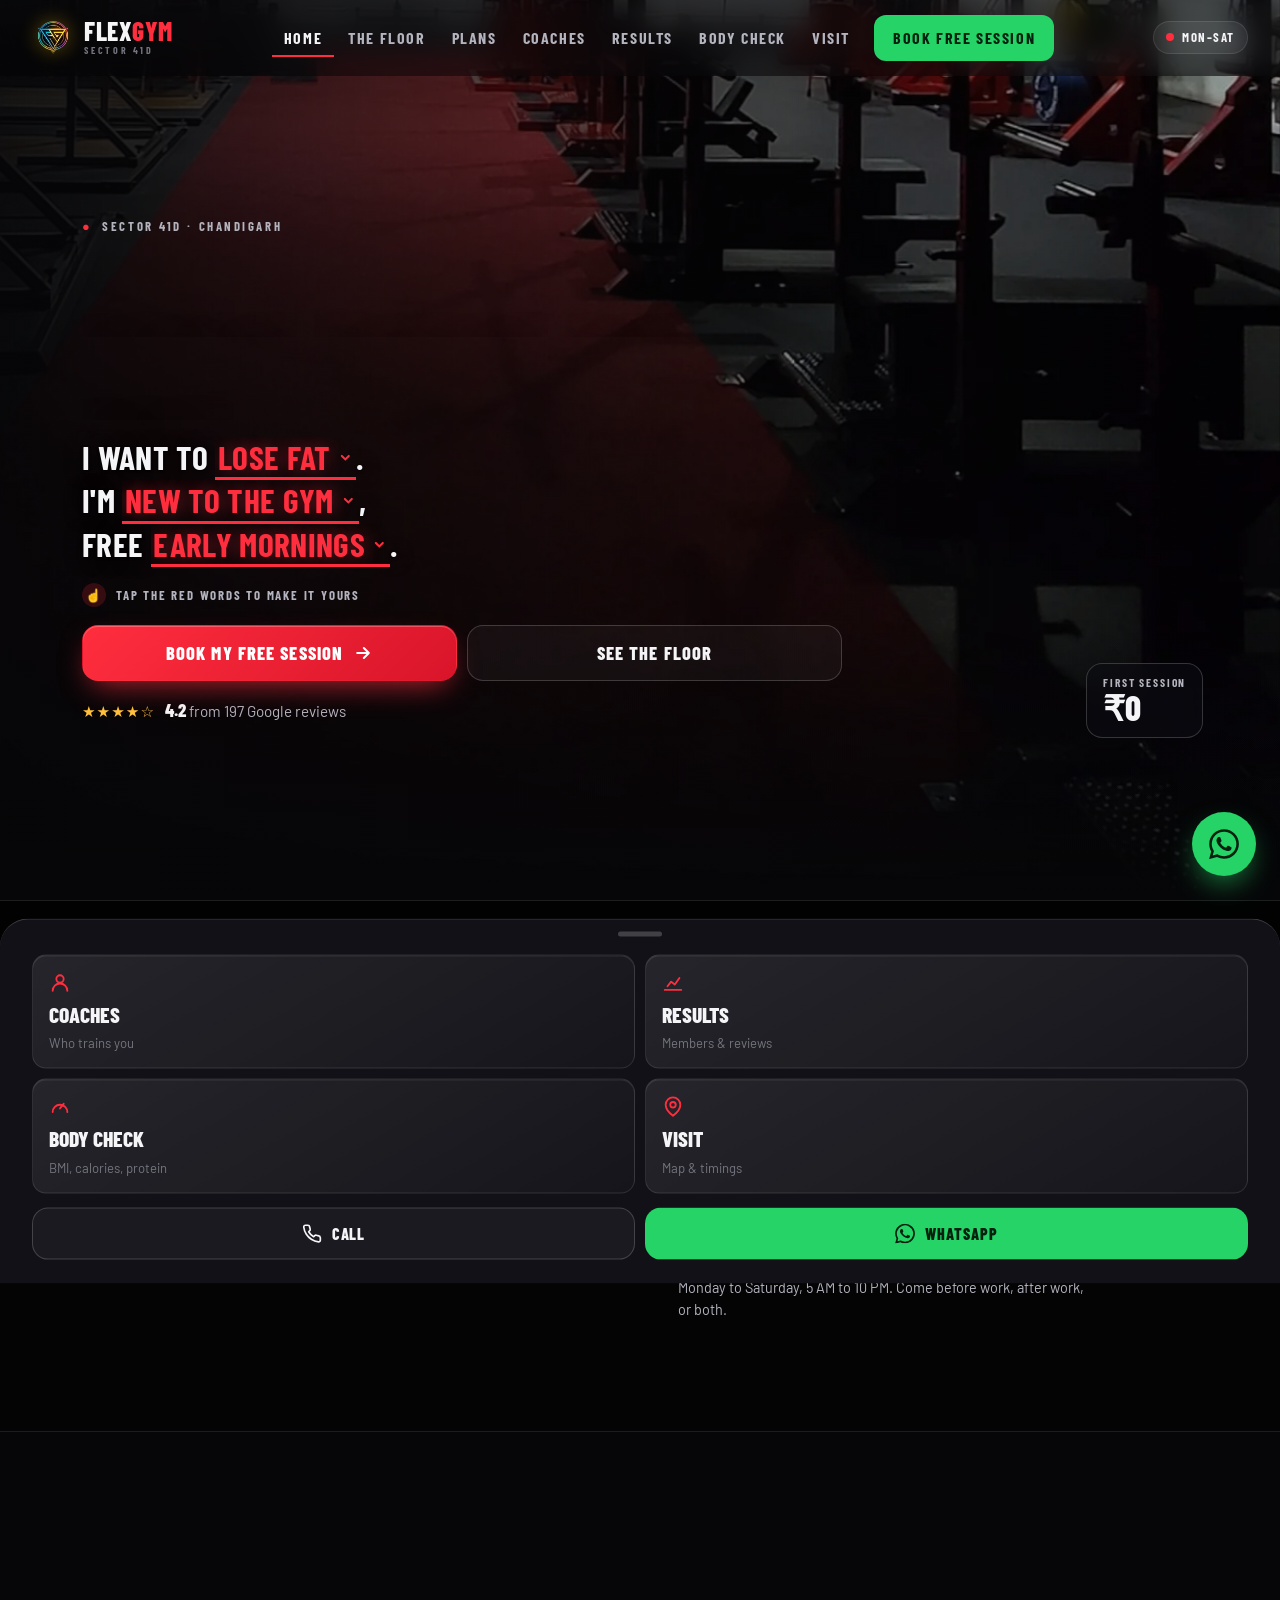
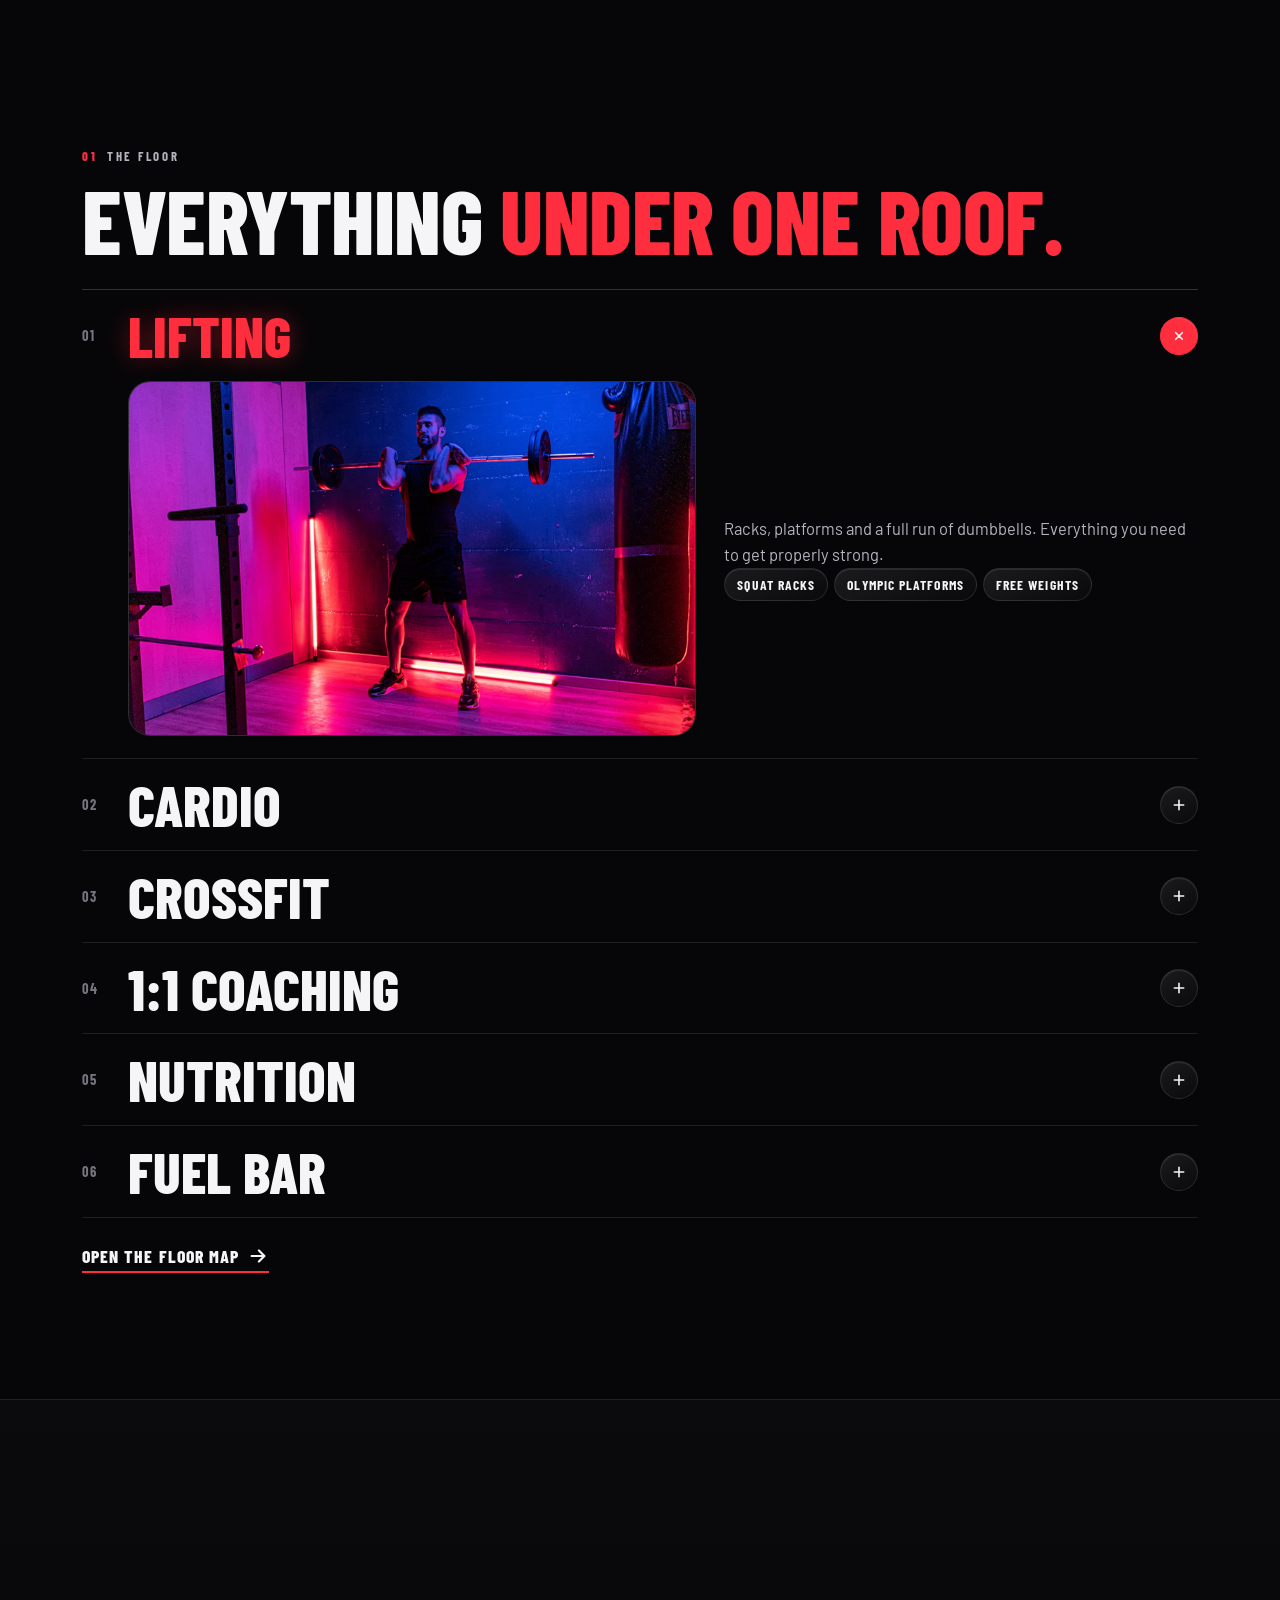
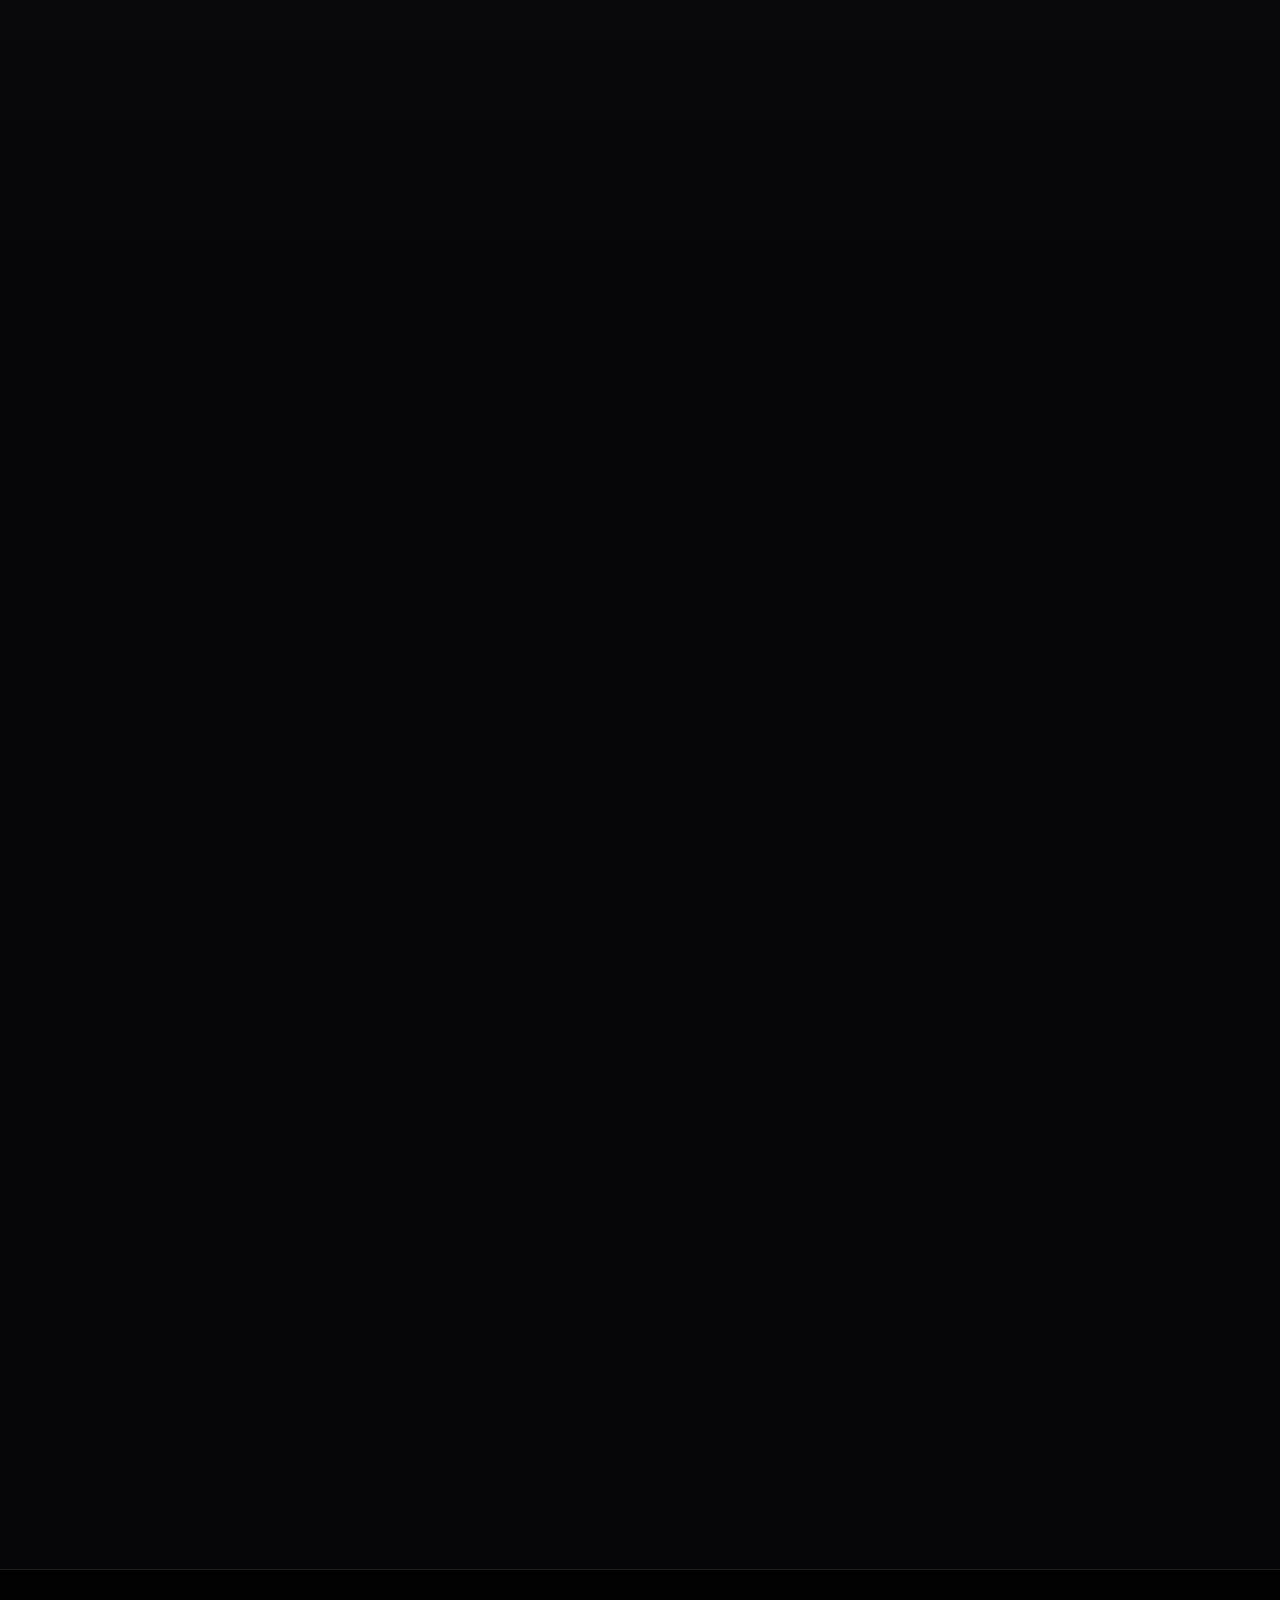
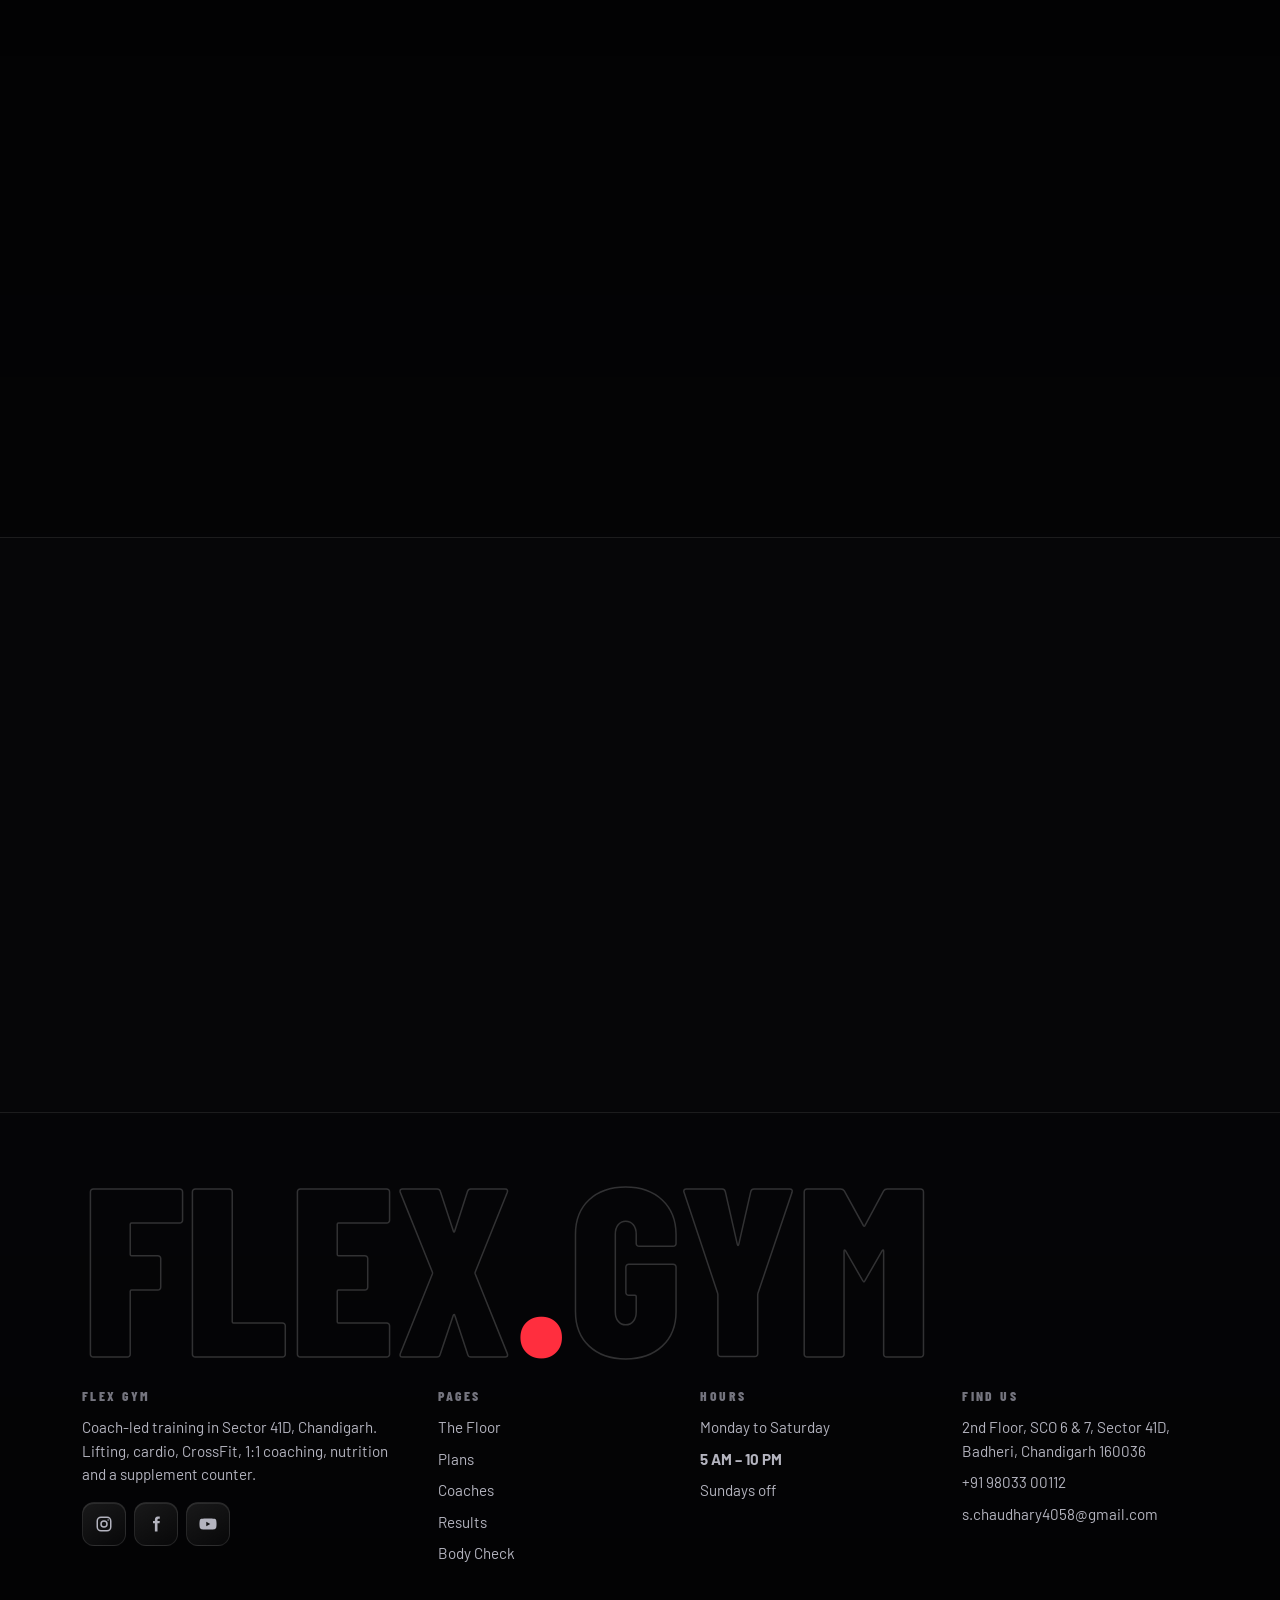
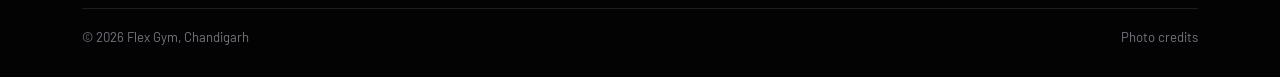
==== commit bcd5ca53: "Add Flex Gym intro loader on first visit and refresh Full-screen loader with the logo, FLEX GYM lett" ====
--- a/index.html
+++ b/index.html
@@ -19,7 +19,7 @@
 <link rel="preload" as="image" href="assets/img/hero-1400.webp" media="(min-width:700px)" fetchpriority="high">
 <link rel="stylesheet" href="https://fonts.googleapis.com/css2?family=Barlow+Condensed:wght@700;800&family=Barlow:wght@400;600&display=swap">
 <link rel="stylesheet" href="assets/css/style.css">
-<script>document.documentElement.classList.add("js")</script>
+<script>(function(d){d.classList.add("js");var s,n;try{n=performance.getEntriesByType("navigation")[0];s=sessionStorage.getItem("flex-intro");sessionStorage.setItem("flex-intro","1")}catch(e){}if((!s||(n&&n.type==="reload"))&&!matchMedia("(prefers-reduced-motion: reduce)").matches)d.classList.add("intro")})(document.documentElement)</script>
 <script type="application/ld+json">{"@context":"https://schema.org","@type":"ExerciseGym","name":"Flex Gym","url":"https://flexgym.in/","telephone":"+91-98033-00112","email":"s.chaudhary4058@gmail.com","address":{"@type":"PostalAddress","streetAddress":"2nd Floor, SCO 6 & 7, Sector 41D, Badheri","addressLocality":"Chandigarh","postalCode":"160036","addressCountry":"IN"},"geo":{"@type":"GeoCoordinates","latitude":30.73424,"longitude":76.73677},"openingHoursSpecification":[{"@type":"OpeningHoursSpecification","dayOfWeek":["Monday","Tuesday","Wednesday","Thursday","Friday","Saturday"],"opens":"05:00","closes":"22:00"}],"aggregateRating":{"@type":"AggregateRating","ratingValue":"4.2","reviewCount":"197"},"founder":{"@type":"Person","name":"Sagar Chaudhary"}}</script>
 </head>
 <body>
@@ -50,6 +50,18 @@
 </svg>
 <!-- /@sprite -->
 <!-- @header -->
+<div class="intro-loader" aria-hidden="true">
+  <div class="il-mid">
+    <img class="il-logo" src="assets/img/logo-160.webp" width="160" height="129" alt="">
+    <p class="il-name"><span>F</span><span>L</span><span>E</span><span>X</span><span class="sp"></span><span class="r">G</span><span class="r">Y</span><span class="r">M</span></p>
+    <div class="il-bar"><span class="il-side l"><i></i><i></i><i></i></span><span class="il-grip"></span><span class="il-side r"><i></i><i></i><i></i></span></div>
+  </div>
+  <div class="il-foot">
+    <p>Sector 41D · Chandigarh<br><span>Loading the bar</span></p>
+    <b class="il-count">0<span>%</span></b>
+  </div>
+  <div class="il-progress"><i></i></div>
+</div>
 <a class="skip" href="#main">Skip to content</a>
 <header class="top">
   <a class="logo" href="index.html" aria-label="Flex Gym, home">
--- a/assets/css/style.css
+++ b/assets/css/style.css
@@ -618,3 +618,45 @@
   *, *::before, *::after { animation-duration: .01ms !important; animation-iteration-count: 1 !important; transition-duration: .01ms !important; scroll-behavior: auto !important; }
   .js .rv, .split .w > span { opacity: 1; transform: none; }
 }
+
+/* =========================================================
+   INTRO LOADER: first visit + refresh only (decided in <head>)
+   ========================================================= */
+.intro-loader { display: none; }
+.intro .intro-loader {
+  display: flex; flex-direction: column; position: fixed; inset: 0; z-index: 9999;
+  background: radial-gradient(70vmax 50vmax at 50% 45%, rgba(255,46,62,.16), transparent 60%), radial-gradient(60vmax 40vmax at 100% 0%, rgba(123,60,255,.18), transparent 60%), var(--bg);
+  clip-path: inset(0 0 0 0); transition: clip-path .75s cubic-bezier(.76, 0, .24, 1);
+  animation: il-failsafe 0s 4.5s forwards; /* never block the page if the script fails */
+}
+.intro .intro-loader.out { clip-path: inset(0 0 100% 0); }
+@keyframes il-failsafe { to { visibility: hidden; } }
+.il-mid { flex: 1; display: flex; flex-direction: column; align-items: center; justify-content: center; gap: 18px; padding: 0 var(--gut); }
+.il-logo { width: 76px; height: auto; opacity: 0; transform: scale(.6) rotate(-12deg); animation: il-pop .7s var(--spring) .05s forwards; filter: drop-shadow(0 0 18px rgba(255,196,0,.35)); }
+@keyframes il-pop { to { opacity: 1; transform: none; } }
+.il-name { margin: 0; display: flex; overflow: hidden; font: 800 clamp(3.6rem, 19vw, 9rem)/.9 var(--f-head); text-transform: uppercase; padding: .04em 0; }
+.il-name span { display: inline-block; transform: translateY(110%); animation: il-rise .6s var(--ease) forwards; }
+.il-name .sp { width: .22em; }
+.il-name .r { color: var(--red); text-shadow: 0 0 30px rgba(255,46,62,.45); }
+.il-name span:nth-child(1) { animation-delay: .1s; } .il-name span:nth-child(2) { animation-delay: .14s; }
+.il-name span:nth-child(3) { animation-delay: .18s; } .il-name span:nth-child(4) { animation-delay: .22s; }
+.il-name span:nth-child(6) { animation-delay: .3s; } .il-name span:nth-child(7) { animation-delay: .34s; }
+.il-name span:nth-child(8) { animation-delay: .38s; }
+@keyframes il-rise { to { transform: none; } }
+/* barbell that loads plates as the counter climbs */
+.il-bar { position: relative; width: min(300px, 78vw); height: 70px; display: flex; align-items: center; justify-content: center; }
+.il-bar::before { content: ""; position: absolute; left: 0; right: 0; top: 50%; height: 6px; margin-top: -3px; border-radius: 3px; background: linear-gradient(180deg, #e9e9ee, #6d6d76); }
+.il-grip { position: relative; width: 60px; height: 10px; border-radius: 3px; background: repeating-linear-gradient(90deg, #6d6d76 0 2px, #a5a5ae 2px 5px); }
+.il-side { position: absolute; top: 50%; display: flex; align-items: center; gap: 3px; transform: translateY(-50%); }
+.il-side.l { right: calc(50% + 36px); flex-direction: row-reverse; }
+.il-side.r { left: calc(50% + 36px); }
+.il-side i { width: 12px; border-radius: 4px; background: var(--red); opacity: 0; transform: scaleY(.3); transition: opacity .25s, transform .45s var(--spring); }
+.il-side i:nth-child(1) { height: 64px; } .il-side i:nth-child(2) { height: 50px; background: var(--red-2); } .il-side i:nth-child(3) { height: 38px; background: var(--violet); }
+.il-side i.on { opacity: 1; transform: none; box-shadow: 0 0 14px rgba(255,46,62,.55); }
+.il-foot { display: flex; align-items: flex-end; justify-content: space-between; gap: 16px; padding: 0 var(--gut) 22px; }
+.il-foot p { margin: 0; font: 700 .8rem/1.4 var(--f-head); letter-spacing: .2em; text-transform: uppercase; color: var(--tx-2); }
+.il-foot p span { color: var(--tx-3); }
+.il-count { font: 800 clamp(3.6rem, 18vw, 7rem)/.85 var(--f-head); font-variant-numeric: tabular-nums; }
+.il-count span { color: var(--red); }
+.il-progress { height: 3px; background: rgba(255,255,255,.08); }
+.il-progress i { display: block; height: 100%; background: linear-gradient(90deg, var(--violet), var(--red)); transform-origin: left; transform: scaleX(0); box-shadow: 0 0 12px rgba(255,46,62,.8); }
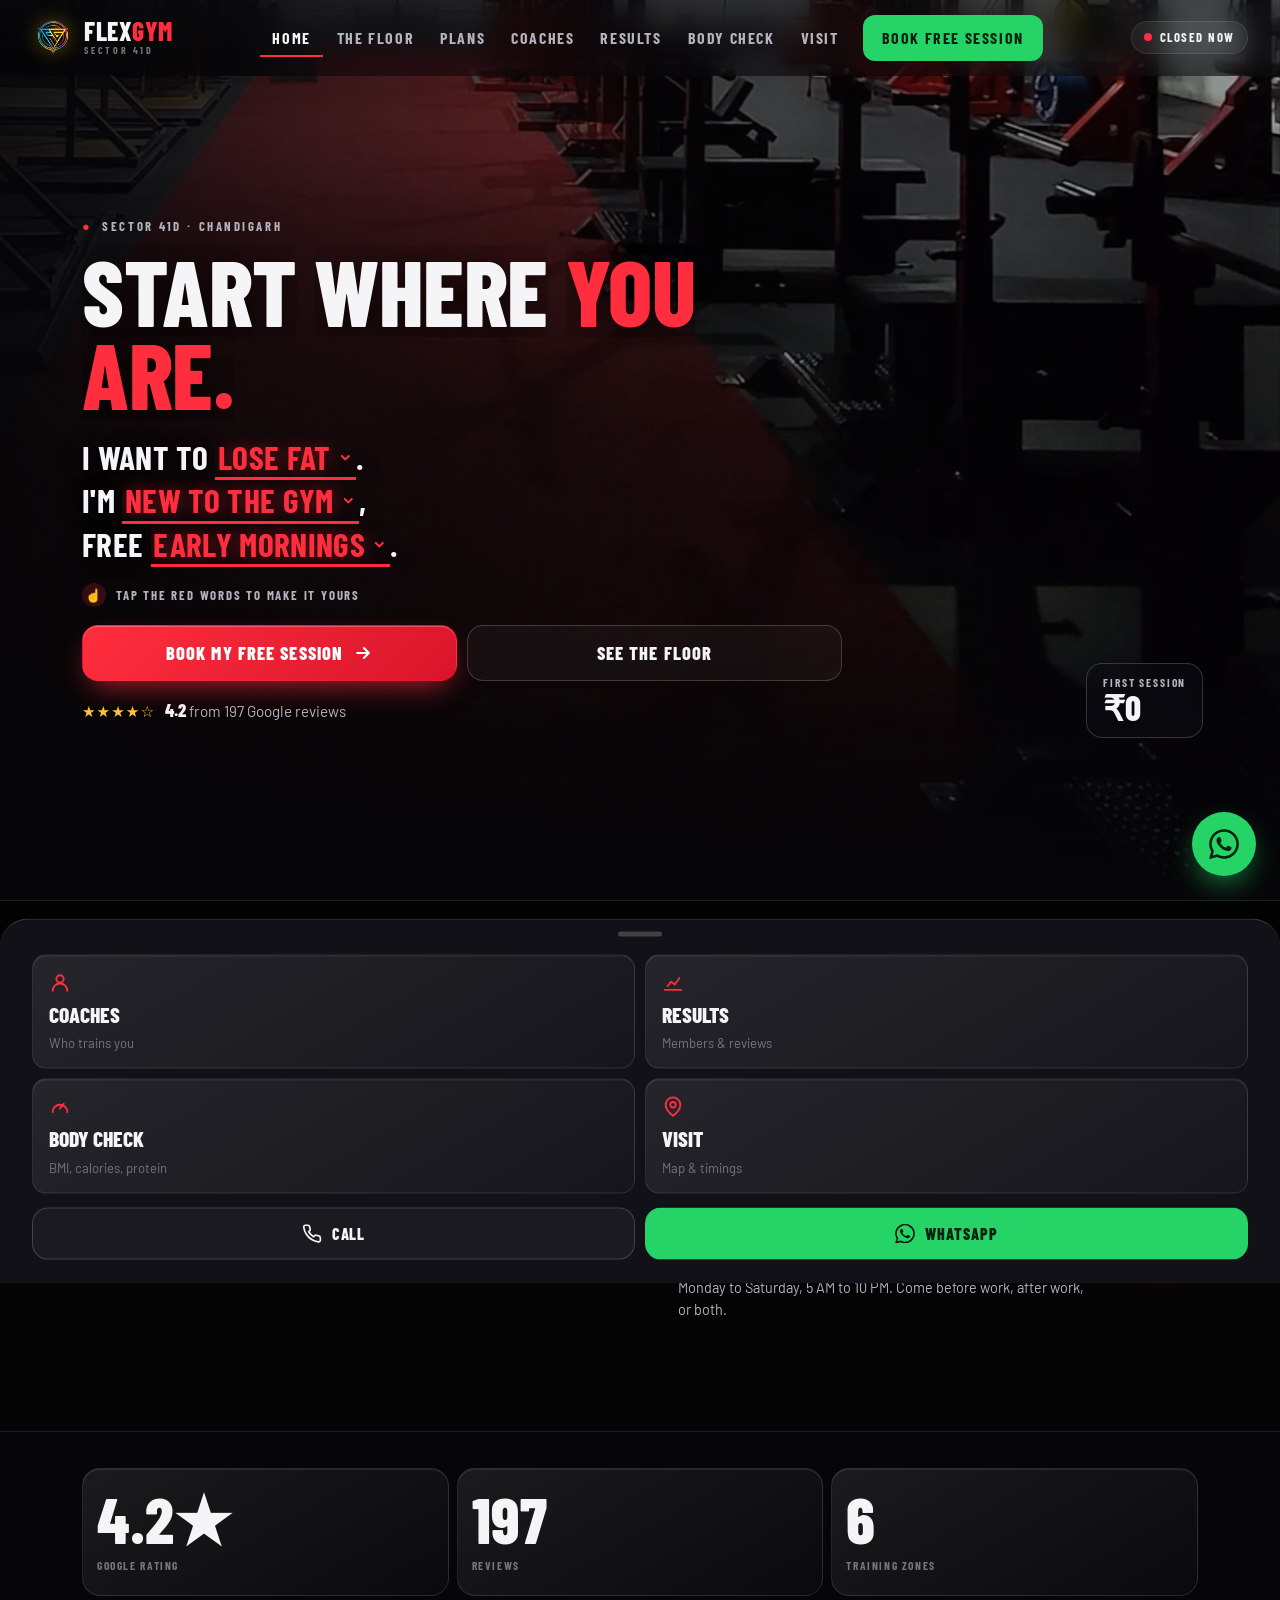
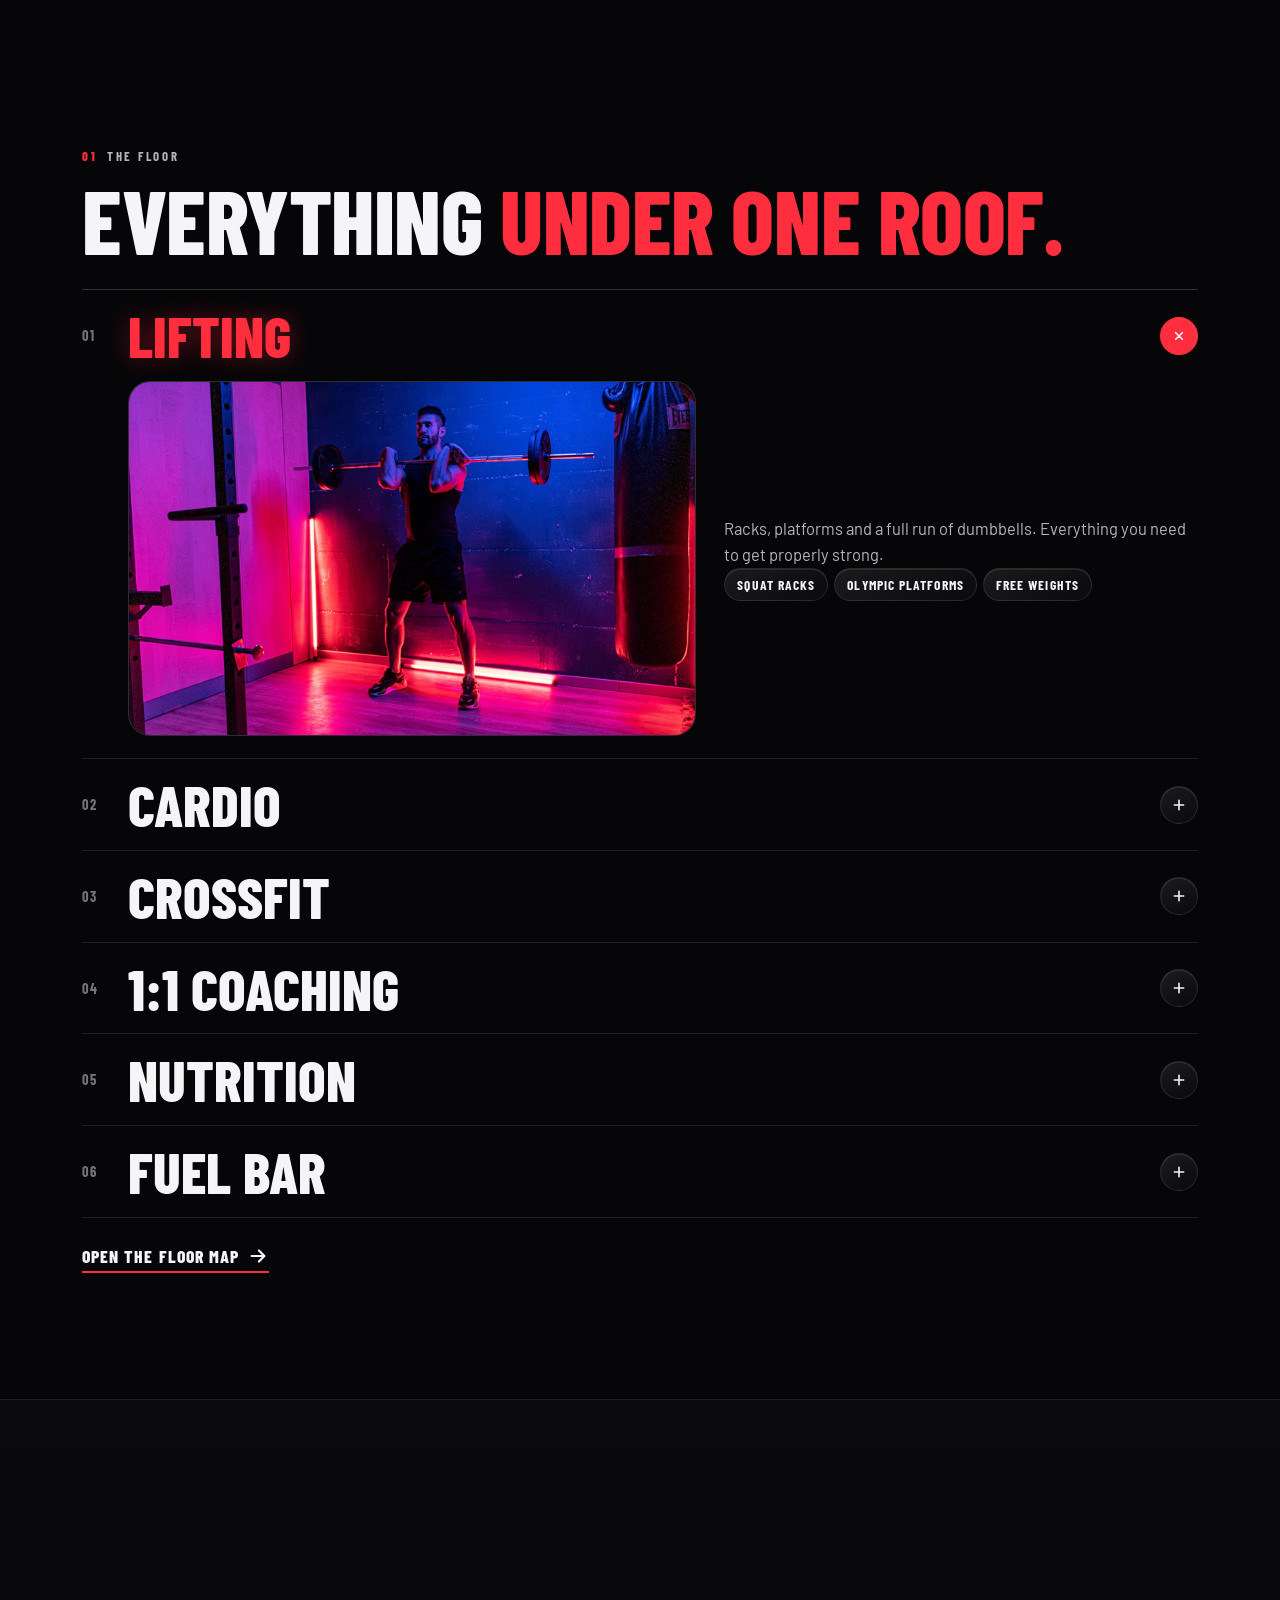
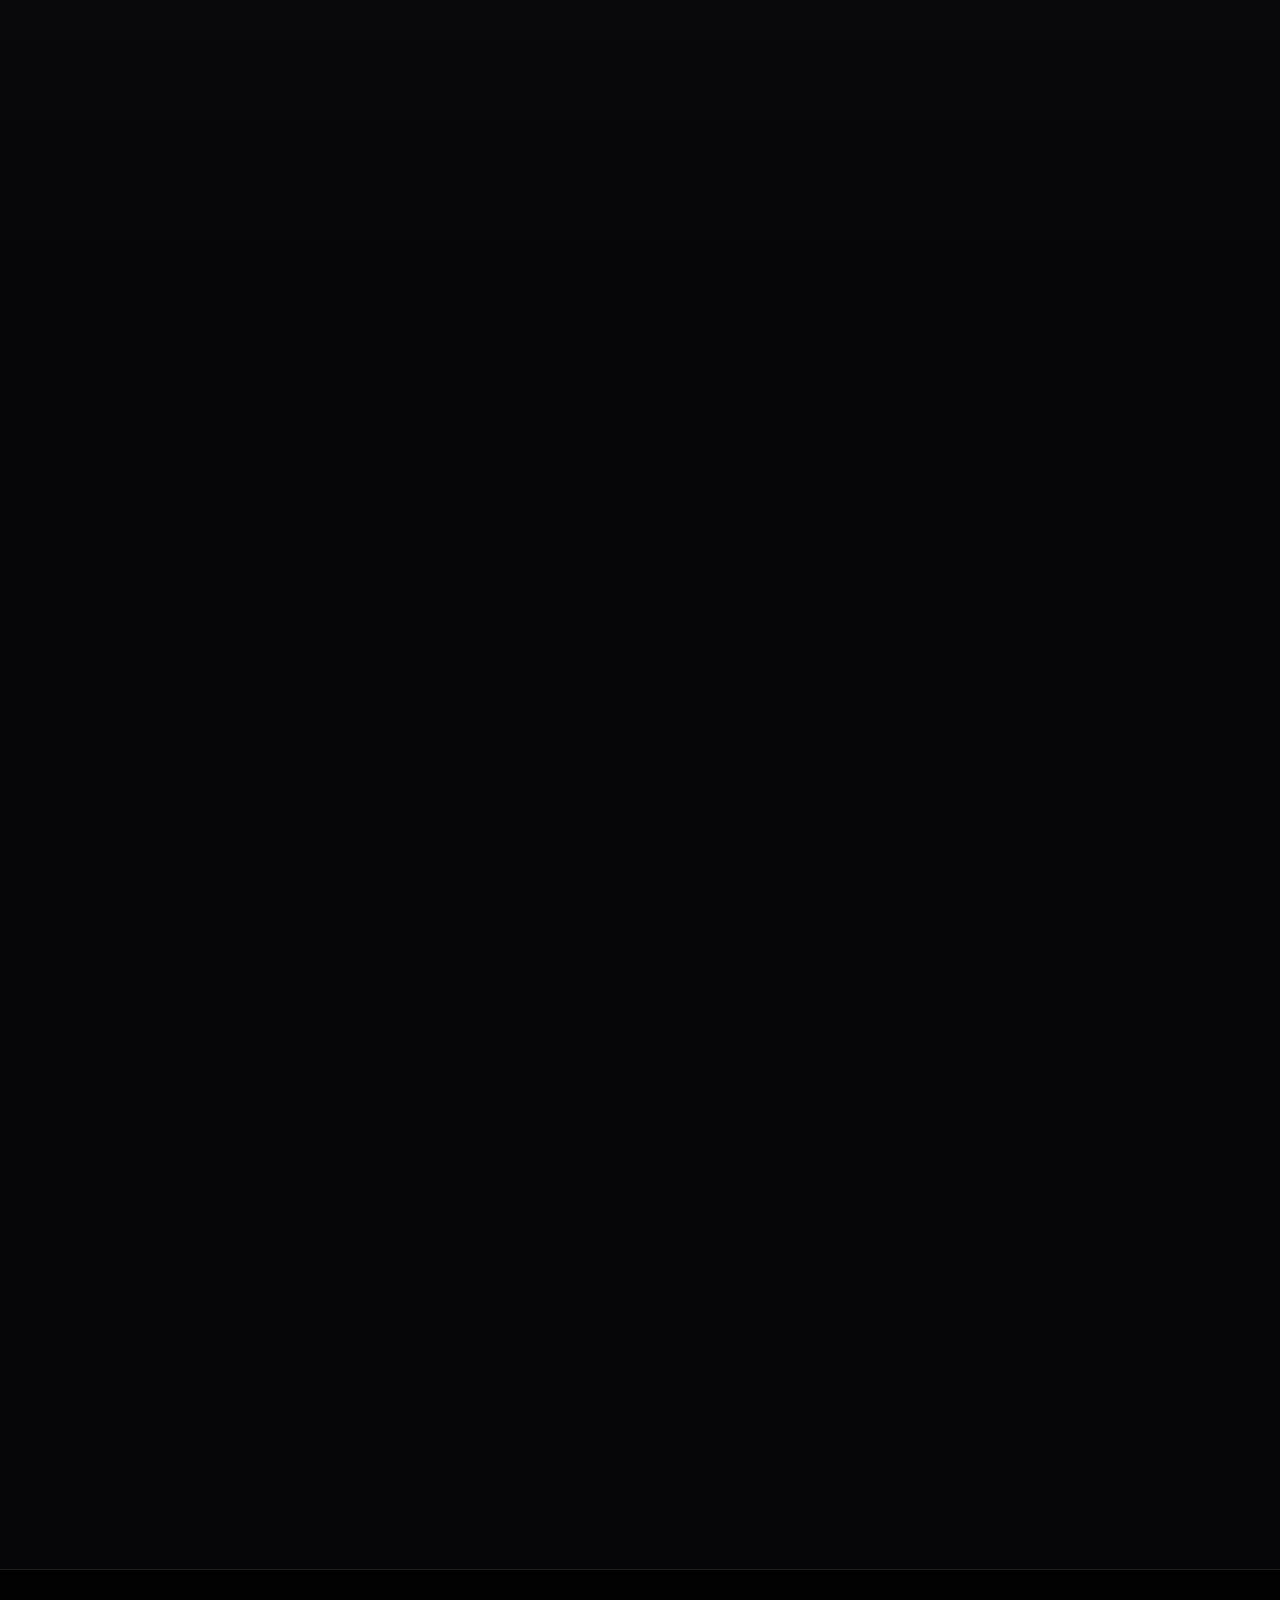
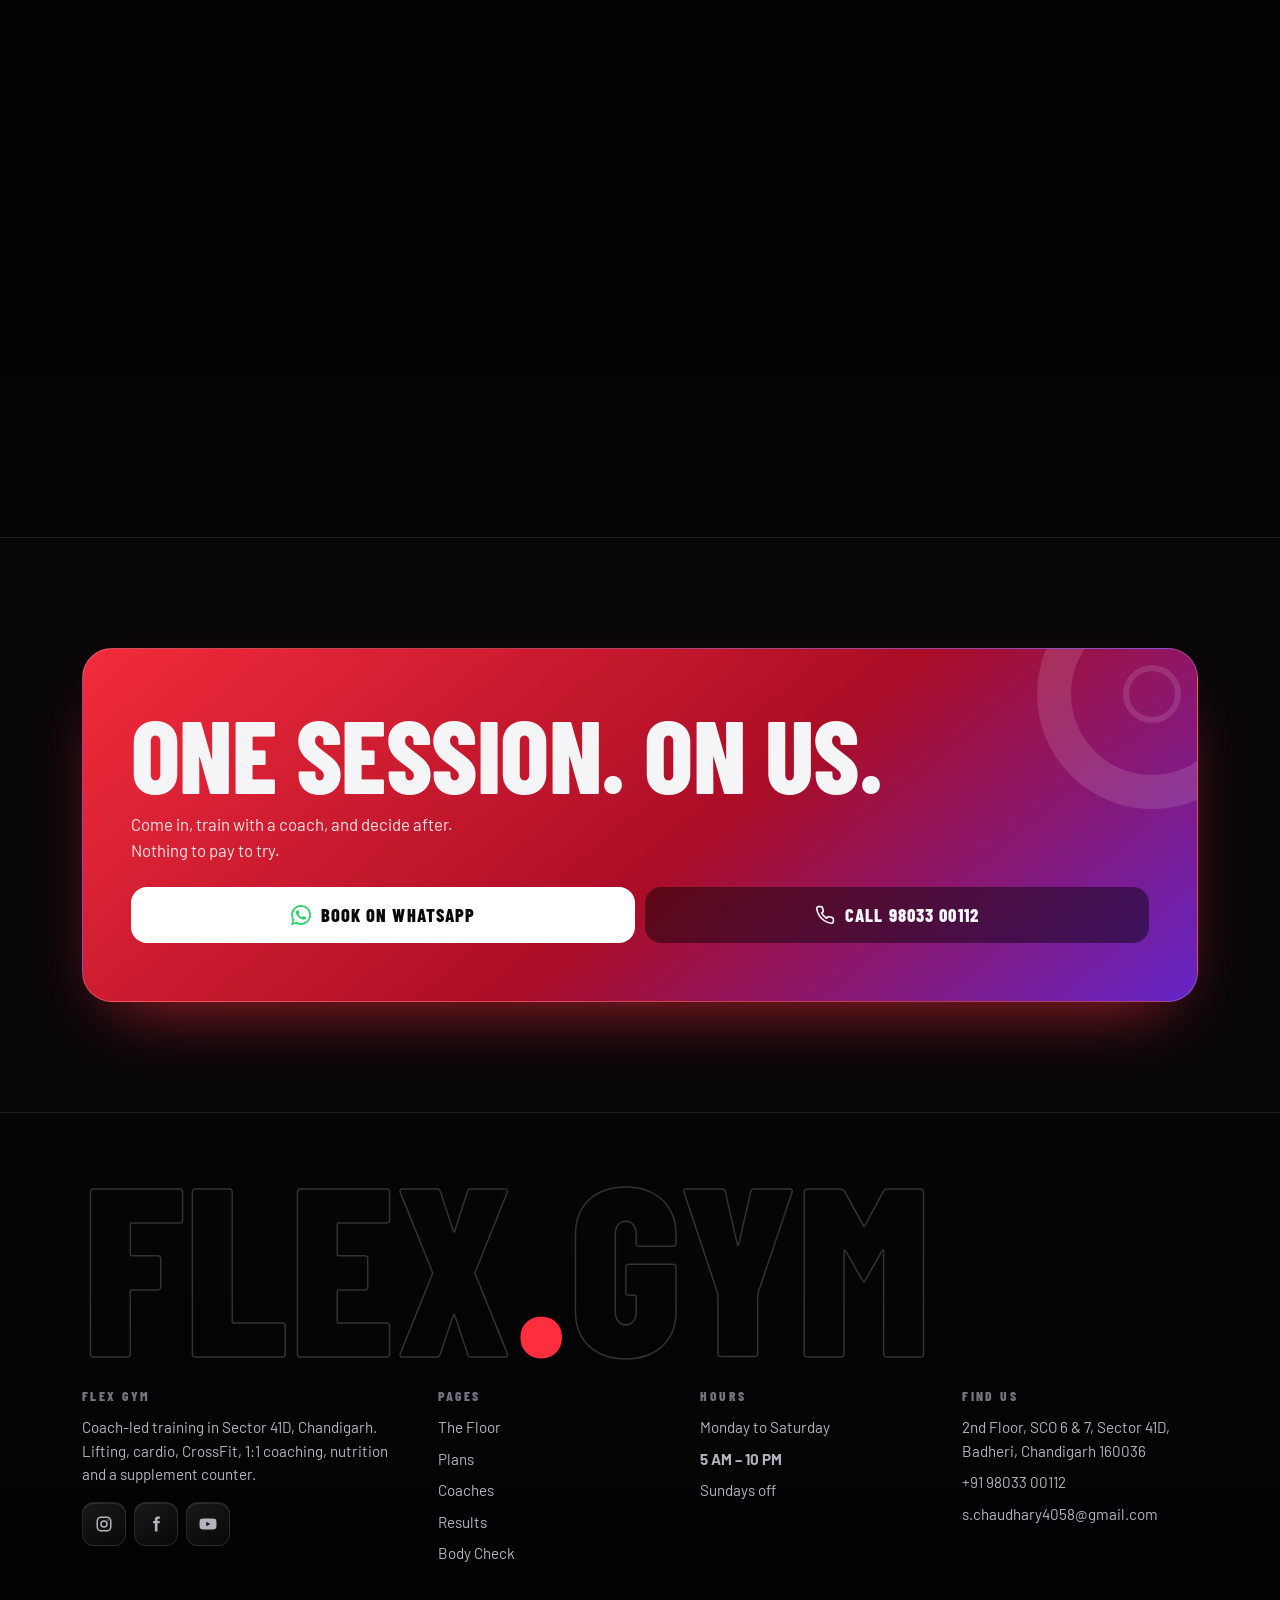
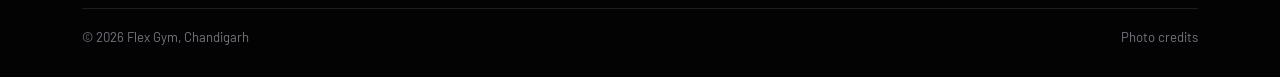
==== commit 5c39c711: "Fix invisible content sitewide and add reveal safety nets A text-replace when adding the intro loade" ====
--- a/index.html
+++ b/index.html
@@ -18,8 +18,8 @@
 <link rel="preload" as="image" href="assets/img/hero-m.webp" media="(max-width:699px)" fetchpriority="high">
 <link rel="preload" as="image" href="assets/img/hero-1400.webp" media="(min-width:700px)" fetchpriority="high">
 <link rel="stylesheet" href="https://fonts.googleapis.com/css2?family=Barlow+Condensed:wght@700;800&family=Barlow:wght@400;600&display=swap">
-<link rel="stylesheet" href="assets/css/style.css">
-<script>(function(d){d.classList.add("js");var s,n;try{n=performance.getEntriesByType("navigation")[0];s=sessionStorage.getItem("flex-intro");sessionStorage.setItem("flex-intro","1")}catch(e){}if((!s||(n&&n.type==="reload"))&&!matchMedia("(prefers-reduced-motion: reduce)").matches)d.classList.add("intro")})(document.documentElement)</script>
+<link rel="stylesheet" href="assets/css/style.css?v=5">
+<script>(function(d){d.classList.add("js");var s,n;try{n=performance.getEntriesByType("navigation")[0];s=sessionStorage.getItem("flex-intro");sessionStorage.setItem("flex-intro","1")}catch(e){}if((!s||(n&&n.type==="reload"))&&!matchMedia("(prefers-reduced-motion: reduce)").matches)d.classList.add("intro");setTimeout(function(){if(!window.flexReady)d.classList.remove("js","intro")},3000)})(document.documentElement)</script>
 <script type="application/ld+json">{"@context":"https://schema.org","@type":"ExerciseGym","name":"Flex Gym","url":"https://flexgym.in/","telephone":"+91-98033-00112","email":"s.chaudhary4058@gmail.com","address":{"@type":"PostalAddress","streetAddress":"2nd Floor, SCO 6 & 7, Sector 41D, Badheri","addressLocality":"Chandigarh","postalCode":"160036","addressCountry":"IN"},"geo":{"@type":"GeoCoordinates","latitude":30.73424,"longitude":76.73677},"openingHoursSpecification":[{"@type":"OpeningHoursSpecification","dayOfWeek":["Monday","Tuesday","Wednesday","Thursday","Friday","Saturday"],"opens":"05:00","closes":"22:00"}],"aggregateRating":{"@type":"AggregateRating","ratingValue":"4.2","reviewCount":"197"},"founder":{"@type":"Person","name":"Sagar Chaudhary"}}</script>
 </head>
 <body>
@@ -355,6 +355,6 @@
 </footer>
 <a class="wa-bubble" href="https://wa.me/919803300112" data-wa aria-label="Chat with Flex Gym on WhatsApp"><svg class="icon"><use href="#i-wa"/></svg></a>
 <!-- /@footer -->
-<script src="assets/js/main.js" defer></script>
+<script src="assets/js/main.js?v=5" defer></script>
 </body>
 </html>
